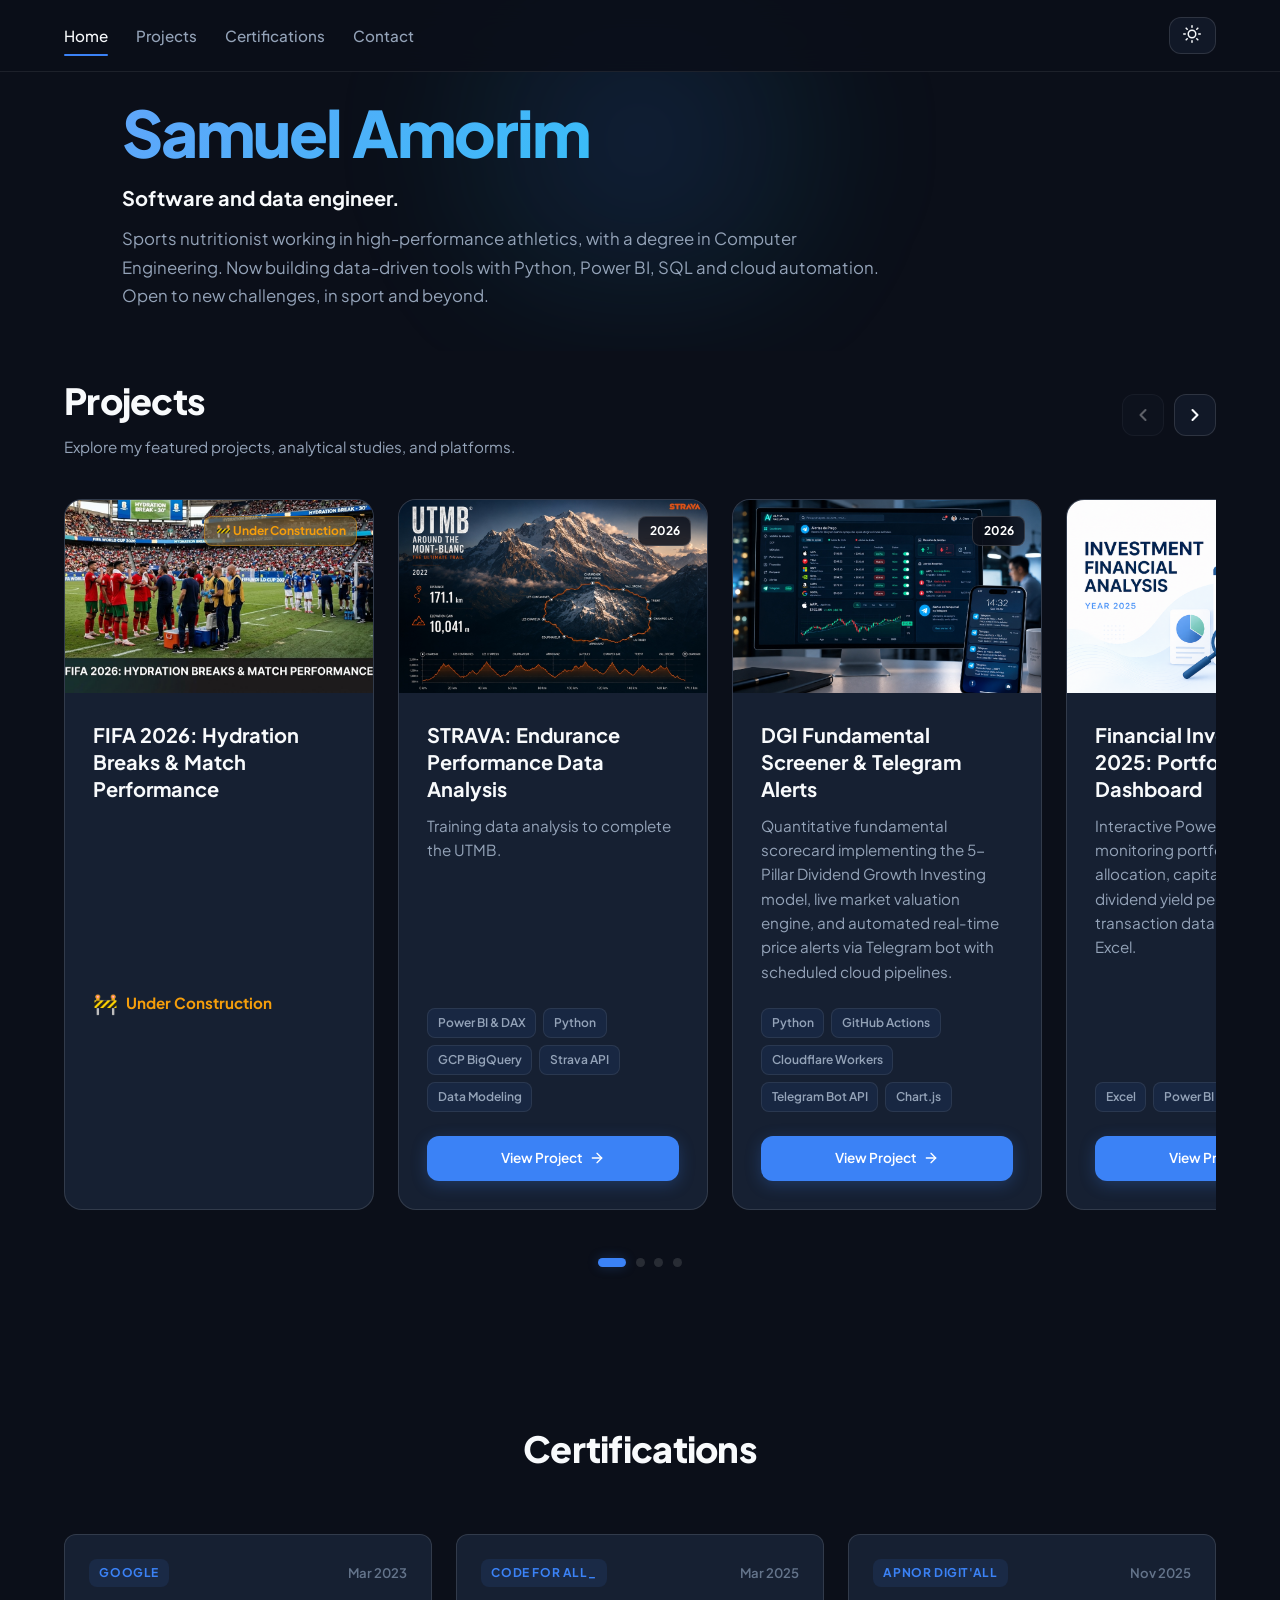
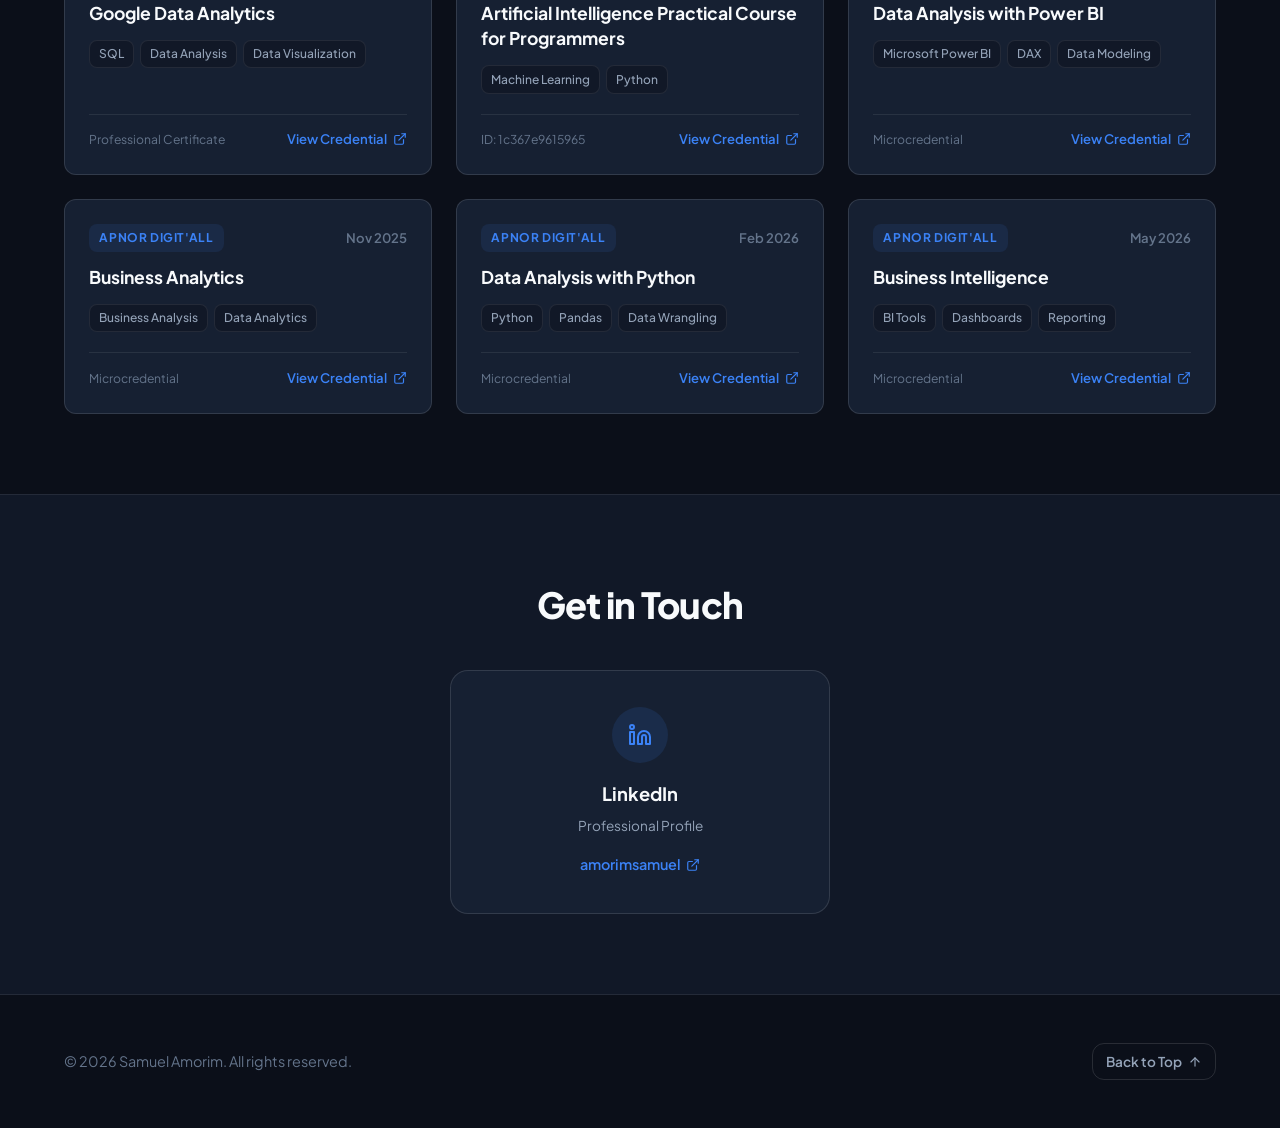
==== index.html @ 2b000172 "Position STRAVA immediately to the right of FIFA project" ====
<!DOCTYPE html>
<html lang="en" data-theme="dark">
<head>
  <meta charset="UTF-8" />
  <meta name="viewport" content="width=device-width, initial-scale=1.0" />
  <title>Samuel Amorim | Computer Science & Nutrition | Portfolio</title>
  <meta name="description" content="Portfolio of Samuel Amorim. Background in Computer Science and Nutrition. Software engineering, data analytics, and cloud automation." />

  <!-- Google Analytics (GA4) -->
  <script async src="https://www.googletagmanager.com/gtag/js?id=G-W76N1EJ13Q"></script>
  <script>
    window.dataLayer = window.dataLayer || [];
    function gtag(){dataLayer.push(arguments);}
    gtag('js', new Date());
    gtag('config', 'G-W76N1EJ13Q');
  </script>

  <!-- Typography: Plus Jakarta Sans -->
  <link rel="preconnect" href="https://fonts.googleapis.com">
  <link rel="preconnect" href="https://fonts.gstatic.com" crossorigin>
  <link href="https://fonts.googleapis.com/css2?family=Plus+Jakarta+Sans:wght@400;500;600;700;800;900&display=swap" rel="stylesheet">

  <meta http-equiv="Cache-Control" content="no-cache, no-store, must-revalidate" />
  <meta http-equiv="Pragma" content="no-cache" />
  <meta http-equiv="Expires" content="0" />

  <!-- Stylesheet -->
  <link rel="stylesheet" href="assets/css/modern.css?v=24" />
</head>
<body>

  <!-- ==========================================================================
       SITE HEADER / NAVBAR
       ========================================================================== -->
  <header class="site-header">
    <div class="container header-inner">
      <!-- Navigation Links -->
      <nav id="nav-links" class="nav-links">
        <a href="#home" class="nav-link active">Home</a>
        <a href="#projects" class="nav-link">Projects</a>
        <a href="#certifications" class="nav-link">Certifications</a>
        <a href="#contact" class="nav-link">Contact</a>
      </nav>

      <!-- Action Controls -->
      <div class="header-actions">
        <!-- Theme Toggle -->
        <button id="theme-toggle-btn" class="btn-control" title="Toggle Theme" aria-label="Toggle Theme">
          <span id="theme-icon">
            <svg width="16" height="16" viewBox="0 0 24 24" fill="none" stroke="currentColor" stroke-width="2" stroke-linecap="round" stroke-linejoin="round">
              <circle cx="12" cy="12" r="5"></circle>
              <line x1="12" y1="1" x2="12" y2="3"></line>
              <line x1="12" y1="21" x2="12" y2="23"></line>
              <line x1="4.22" y1="4.22" x2="5.64" y2="5.64"></line>
              <line x1="18.36" y1="18.36" x2="19.78" y2="19.78"></line>
              <line x1="1" y1="12" x2="3" y2="12"></line>
              <line x1="21" y1="12" x2="23" y2="12"></line>
              <line x1="4.22" y1="19.78" x2="5.64" y2="18.36"></line>
              <line x1="18.36" y1="5.64" x2="19.78" y2="4.22"></line>
            </svg>
          </span>
        </button>

        <!-- Mobile Hamburger Button -->
        <button id="hamburger-btn" class="hamburger-btn" aria-label="Mobile Navigation">
          <svg width="24" height="24" viewBox="0 0 24 24" fill="none" stroke="currentColor" stroke-width="2" stroke-linecap="round" stroke-linejoin="round">
            <line x1="3" y1="12" x2="21" y2="12"></line>
            <line x1="3" y1="6" x2="21" y2="6"></line>
            <line x1="3" y1="18" x2="21" y2="18"></line>
          </svg>
        </button>
      </div>
    </div>
  </header>

  <main>
    <!-- ==========================================================================
         HERO SECTION
         ========================================================================== -->
    <section id="home" class="hero">
      <div class="hero-glow-bg"></div>
      <div class="hero-inner">
        <h1>Samuel Amorim</h1>
        <p class="role">Software and data engineer.</p>
        <p class="bio">
          Sports nutritionist working in high-performance athletics, with a degree in Computer Engineering. Now building data-driven tools with Python, Power BI, SQL and cloud automation. Open to new challenges, in sport and beyond.
        </p>
      </div>
    </section>

    <!-- ==========================================================================
         PROJECTS SECTION
         ========================================================================== -->
    <section id="projects" class="section">
      <div class="container">
        <div class="projects-header-row">
          <div>
            <h2 class="section-title" style="margin-bottom: 0.25rem;">Projects</h2>
            <p style="color: var(--text-secondary); font-size: 0.95rem;">Explore my featured projects, analytical studies, and platforms.</p>
          </div>
          <div class="carousel-controls">
            <button id="projects-prev-btn" class="carousel-btn" aria-label="Previous Project" title="Previous Project">
              <svg width="20" height="20" viewBox="0 0 24 24" fill="none" stroke="currentColor" stroke-width="2.5" stroke-linecap="round" stroke-linejoin="round">
                <polyline points="15 18 9 12 15 6"></polyline>
              </svg>
            </button>
            <button id="projects-next-btn" class="carousel-btn" aria-label="Next Project" title="Next Project">
              <svg width="20" height="20" viewBox="0 0 24 24" fill="none" stroke="currentColor" stroke-width="2.5" stroke-linecap="round" stroke-linejoin="round">
                <polyline points="9 18 15 12 9 6"></polyline>
              </svg>
            </button>
          </div>
        </div>

        <!-- Projects Grid -->
        <div class="projects-grid">
          
          <!-- Project 1: FIFA 2026: Hydration Breaks & Match Performance -->
          <article class="project-card" data-categories="bi sports analytics">
            <div class="project-thumb-wrapper">
              <img src="images/fifa_2026_hydration.jpg?v=4" alt="FIFA 2026: Hydration Breaks & Match Performance" class="project-thumb" loading="lazy" />
              <span class="project-badge-year" style="background: rgba(245, 158, 11, 0.2); color: #f59e0b; border: 1px solid rgba(245, 158, 11, 0.4);">🚧 Under Construction</span>
            </div>
            <div class="project-content">
              <h3 class="project-title" style="cursor: default;">
                FIFA 2026: Hydration Breaks &amp; Match Performance
              </h3>
              <p class="project-desc" style="display: flex; align-items: center; gap: 0.5rem; color: #f59e0b; font-weight: 700; margin: 0.75rem 0 0;">
                <span style="font-size: 1.25rem;">🚧</span>
                <span>Under Construction</span>
              </p>
            </div>
          </article>

          <!-- Project 2: Endurance Dataset Analysis -->
          <article class="project-card" data-categories="python bi">
            <div class="project-thumb-wrapper">
              <img src="images/strava_utmb.jpg?v=2" alt="STRAVA: Endurance Performance Data Analysis" class="project-thumb" loading="lazy" />
              <span class="project-badge-year">2026</span>
            </div>
            <div class="project-content">
              <h3 class="project-title">
                <a href="strava_utmb.html">STRAVA: Endurance Performance Data Analysis</a>
              </h3>
              <p class="project-desc">
                Training data analysis to complete the UTMB.
              </p>
              <div class="project-tags">
                <span class="tech-tag">Power BI &amp; DAX</span>
                <span class="tech-tag">Python</span>
                <span class="tech-tag">GCP BigQuery</span>
                <span class="tech-tag">Strava API</span>
                <span class="tech-tag">Data Modeling</span>
              </div>
              <div class="project-actions">
                <a href="strava_utmb.html" class="btn btn-primary btn-card">
                  <span>View Project</span>
                  <svg width="16" height="16" viewBox="0 0 24 24" fill="none" stroke="currentColor" stroke-width="2" stroke-linecap="round" stroke-linejoin="round">
                    <line x1="5" y1="12" x2="19" y2="12"></line>
                    <polyline points="12 5 19 12 12 19"></polyline>
                  </svg>
                </a>
              </div>
            </div>
          </article>

          <!-- Project 3: DGI Fundamental Screener -->
          <article class="project-card" data-categories="python finance">
            <div class="project-thumb-wrapper">
              <img src="images/company_analysis.jpg?v=2" alt="DGI Fundamental Screener & Telegram Alerts" class="project-thumb" loading="lazy" />
              <span class="project-badge-year">2026</span>
            </div>
            <div class="project-content">
              <h3 class="project-title">
                <a href="company_analysis.html">DGI Fundamental Screener & Telegram Alerts</a>
              </h3>
              <p class="project-desc">
                Quantitative fundamental scorecard implementing the 5-Pillar Dividend Growth Investing model, live market valuation engine, and automated real-time price alerts via Telegram bot with scheduled cloud pipelines.
              </p>
              <div class="project-tags">
                <span class="tech-tag">Python</span>
                <span class="tech-tag">GitHub Actions</span>
                <span class="tech-tag">Cloudflare Workers</span>
                <span class="tech-tag">Telegram Bot API</span>
                <span class="tech-tag">Chart.js</span>
              </div>
              <div class="project-actions">
                <a href="company_analysis.html" class="btn btn-primary btn-card">
                  <span>View Project</span>
                  <svg width="16" height="16" viewBox="0 0 24 24" fill="none" stroke="currentColor" stroke-width="2" stroke-linecap="round" stroke-linejoin="round">
                    <line x1="5" y1="12" x2="19" y2="12"></line>
                    <polyline points="12 5 19 12 12 19"></polyline>
                  </svg>
                </a>
              </div>
            </div>
          </article>

          <!-- Project 4: Financial Investments Dashboard -->
          <article class="project-card" data-categories="finance bi">
            <div class="project-thumb-wrapper">
              <img src="images/investimentos_2025.png" alt="Financial Investments 2025: Portfolio Dashboard" class="project-thumb" loading="lazy" />
              <span class="project-badge-year">2025</span>
            </div>
            <div class="project-content">
              <h3 class="project-title">
                <a href="financial_investments_2025.html">Financial Investments 2025: Portfolio Dashboard</a>
              </h3>
              <p class="project-desc">
                Interactive Power BI dashboard monitoring portfolio asset allocation, capital evolution, and dividend yield performance, with transaction data organized in Excel.
              </p>
              <div class="project-tags">
                <span class="tech-tag">Excel</span>
                <span class="tech-tag">Power BI</span>
              </div>
              <div class="project-actions">
                <a href="financial_investments_2025.html" class="btn btn-primary btn-card">
                  <span>View Project</span>
                  <svg width="16" height="16" viewBox="0 0 24 24" fill="none" stroke="currentColor" stroke-width="2" stroke-linecap="round" stroke-linejoin="round">
                    <line x1="5" y1="12" x2="19" y2="12"></line>
                    <polyline points="12 5 19 12 12 19"></polyline>
                  </svg>
                </a>
              </div>
            </div>
          </article>
        </div>

        <!-- Carousel Dots Indicator -->
        <div class="carousel-dots" id="projects-carousel-dots" aria-label="Project navigation"></div>
      </div>
    </section>

    <!-- ==========================================================================
         CERTIFICATIONS SECTION
         ========================================================================== -->
    <section id="certifications" class="section">
      <div class="container">
        <div class="section-header">
          <h2 class="section-title">Certifications</h2>
        </div>

        <div class="certifications-grid">

          <!-- Cert 1: Google Data Analytics -->
          <article class="cert-card">
            <div class="cert-card-header">
              <span class="cert-issuer">Google</span>
              <span class="cert-date">Mar 2023</span>
            </div>
            <h3 class="cert-title">Google Data Analytics</h3>
            <div class="cert-skills-list">
              <span class="cert-skill-pill">SQL</span>
              <span class="cert-skill-pill">Data Analysis</span>
              <span class="cert-skill-pill">Data Visualization</span>
            </div>
            <div class="cert-card-footer">
              <span class="cert-code">Professional Certificate</span>
              <a href="https://www.linkedin.com/in/amorimsamuel/details/certifications/" target="_blank" rel="noopener noreferrer" class="cert-verify-btn">
                <span>View Credential</span>
                <svg width="14" height="14" viewBox="0 0 24 24" fill="none" stroke="currentColor" stroke-width="2" stroke-linecap="round" stroke-linejoin="round"><path d="M18 13v6a2 2 0 0 1-2 2H5a2 2 0 0 1-2-2V8a2 2 0 0 1 2-2h6"></path><polyline points="15 3 21 3 21 9"></polyline><line x1="10" y1="14" x2="21" y2="3"></line></svg>
              </a>
            </div>
          </article>

          <!-- Cert 2: AI Practical Course for Programmers -->
          <article class="cert-card">
            <div class="cert-card-header">
              <span class="cert-issuer">Code for All_</span>
              <span class="cert-date">Mar 2025</span>
            </div>
            <h3 class="cert-title">Artificial Intelligence Practical Course for Programmers</h3>
            <div class="cert-skills-list">
              <span class="cert-skill-pill">Machine Learning</span>
              <span class="cert-skill-pill">Python</span>
            </div>
            <div class="cert-card-footer">
              <span class="cert-code">ID: 1c367e9615965</span>
              <a href="https://www.linkedin.com/in/amorimsamuel/details/certifications/" target="_blank" rel="noopener noreferrer" class="cert-verify-btn">
                <span>View Credential</span>
                <svg width="14" height="14" viewBox="0 0 24 24" fill="none" stroke="currentColor" stroke-width="2" stroke-linecap="round" stroke-linejoin="round"><path d="M18 13v6a2 2 0 0 1-2 2H5a2 2 0 0 1-2-2V8a2 2 0 0 1 2-2h6"></path><polyline points="15 3 21 3 21 9"></polyline><line x1="10" y1="14" x2="21" y2="3"></line></svg>
              </a>
            </div>
          </article>

          <!-- Cert 3: Data Analysis with Power BI -->
          <article class="cert-card">
            <div class="cert-card-header">
              <span class="cert-issuer">APNOR Digit'ALL</span>
              <span class="cert-date">Nov 2025</span>
            </div>
            <h3 class="cert-title">Data Analysis with Power BI</h3>
            <div class="cert-skills-list">
              <span class="cert-skill-pill">Microsoft Power BI</span>
              <span class="cert-skill-pill">DAX</span>
              <span class="cert-skill-pill">Data Modeling</span>
            </div>
            <div class="cert-card-footer">
              <span class="cert-code">Microcredential</span>
              <a href="https://www.linkedin.com/in/amorimsamuel/details/certifications/" target="_blank" rel="noopener noreferrer" class="cert-verify-btn">
                <span>View Credential</span>
                <svg width="14" height="14" viewBox="0 0 24 24" fill="none" stroke="currentColor" stroke-width="2" stroke-linecap="round" stroke-linejoin="round"><path d="M18 13v6a2 2 0 0 1-2 2H5a2 2 0 0 1-2-2V8a2 2 0 0 1 2-2h6"></path><polyline points="15 3 21 3 21 9"></polyline><line x1="10" y1="14" x2="21" y2="3"></line></svg>
              </a>
            </div>
          </article>

          <!-- Cert 4: Business Analytics -->
          <article class="cert-card">
            <div class="cert-card-header">
              <span class="cert-issuer">APNOR Digit'ALL</span>
              <span class="cert-date">Nov 2025</span>
            </div>
            <h3 class="cert-title">Business Analytics</h3>
            <div class="cert-skills-list">
              <span class="cert-skill-pill">Business Analysis</span>
              <span class="cert-skill-pill">Data Analytics</span>
            </div>
            <div class="cert-card-footer">
              <span class="cert-code">Microcredential</span>
              <a href="https://www.linkedin.com/in/amorimsamuel/details/certifications/" target="_blank" rel="noopener noreferrer" class="cert-verify-btn">
                <span>View Credential</span>
                <svg width="14" height="14" viewBox="0 0 24 24" fill="none" stroke="currentColor" stroke-width="2" stroke-linecap="round" stroke-linejoin="round"><path d="M18 13v6a2 2 0 0 1-2 2H5a2 2 0 0 1-2-2V8a2 2 0 0 1 2-2h6"></path><polyline points="15 3 21 3 21 9"></polyline><line x1="10" y1="14" x2="21" y2="3"></line></svg>
              </a>
            </div>
          </article>

          <!-- Cert 5: Data Analysis with Python -->
          <article class="cert-card">
            <div class="cert-card-header">
              <span class="cert-issuer">APNOR Digit'ALL</span>
              <span class="cert-date">Feb 2026</span>
            </div>
            <h3 class="cert-title">Data Analysis with Python</h3>
            <div class="cert-skills-list">
              <span class="cert-skill-pill">Python</span>
              <span class="cert-skill-pill">Pandas</span>
              <span class="cert-skill-pill">Data Wrangling</span>
            </div>
            <div class="cert-card-footer">
              <span class="cert-code">Microcredential</span>
              <a href="https://www.linkedin.com/in/amorimsamuel/details/certifications/" target="_blank" rel="noopener noreferrer" class="cert-verify-btn">
                <span>View Credential</span>
                <svg width="14" height="14" viewBox="0 0 24 24" fill="none" stroke="currentColor" stroke-width="2" stroke-linecap="round" stroke-linejoin="round"><path d="M18 13v6a2 2 0 0 1-2 2H5a2 2 0 0 1-2-2V8a2 2 0 0 1 2-2h6"></path><polyline points="15 3 21 3 21 9"></polyline><line x1="10" y1="14" x2="21" y2="3"></line></svg>
              </a>
            </div>
          </article>

          <!-- Cert 6: Business Intelligence -->
          <article class="cert-card">
            <div class="cert-card-header">
              <span class="cert-issuer">APNOR Digit'ALL</span>
              <span class="cert-date">May 2026</span>
            </div>
            <h3 class="cert-title">Business Intelligence</h3>
            <div class="cert-skills-list">
              <span class="cert-skill-pill">BI Tools</span>
              <span class="cert-skill-pill">Dashboards</span>
              <span class="cert-skill-pill">Reporting</span>
            </div>
            <div class="cert-card-footer">
              <span class="cert-code">Microcredential</span>
              <a href="https://www.linkedin.com/in/amorimsamuel/details/certifications/" target="_blank" rel="noopener noreferrer" class="cert-verify-btn">
                <span>View Credential</span>
                <svg width="14" height="14" viewBox="0 0 24 24" fill="none" stroke="currentColor" stroke-width="2" stroke-linecap="round" stroke-linejoin="round"><path d="M18 13v6a2 2 0 0 1-2 2H5a2 2 0 0 1-2-2V8a2 2 0 0 1 2-2h6"></path><polyline points="15 3 21 3 21 9"></polyline><line x1="10" y1="14" x2="21" y2="3"></line></svg>
              </a>
            </div>
          </article>

        </div>
      </div>
    </section>

    <!-- ==========================================================================
         CONTACT SECTION
         ========================================================================== -->
    <section id="contact" class="section contact-section">
      <div class="container">
        <div class="section-header" style="margin-bottom: 2.25rem;">
          <h2 class="section-title">Get in Touch</h2>
        </div>

        <div class="contact-cards-grid" style="display: flex !important; justify-content: center !important; align-items: center !important; max-width: 380px !important; margin: 0 auto !important;">
          <!-- LinkedIn -->
          <div class="contact-card" style="width: 100% !important; margin: 0 auto !important;">
            <div class="contact-icon-wrapper">
              <svg width="24" height="24" viewBox="0 0 24 24" fill="none" stroke="currentColor" stroke-width="2" stroke-linecap="round" stroke-linejoin="round">
                <path d="M16 8a6 6 0 0 1 6 6v7h-4v-7a2 2 0 0 0-2-2 2 2 0 0 0-2 2v7h-4v-7a6 6 0 0 1 6-6z"></path>
                <rect x="2" y="9" width="4" height="12"></rect>
                <circle cx="4" cy="4" r="2"></circle>
              </svg>
            </div>
            <h3 class="contact-card-title">LinkedIn</h3>
            <p class="contact-card-subtitle">Professional Profile</p>
            <a href="https://www.linkedin.com/in/amorimsamuel/" target="_blank" rel="noopener noreferrer" class="contact-card-link">
              <span>amorimsamuel</span>
              <svg width="14" height="14" viewBox="0 0 24 24" fill="none" stroke="currentColor" stroke-width="2" stroke-linecap="round" stroke-linejoin="round"><path d="M18 13v6a2 2 0 0 1-2 2H5a2 2 0 0 1-2-2V8a2 2 0 0 1 2-2h6"></path><polyline points="15 3 21 3 21 9"></polyline><line x1="10" y1="14" x2="21" y2="3"></line></svg>
            </a>
          </div>
        </div>
      </div>
    </section>
  </main>

  <!-- ==========================================================================
       SITE FOOTER
       ========================================================================== -->
  <footer class="site-footer">
    <div class="container footer-inner">
      <div class="footer-copy">
        <p>&copy; 2026 Samuel Amorim. All rights reserved.</p>
      </div>
      <a href="#home" class="back-to-top">
        <span>Back to Top</span>
        <svg width="14" height="14" viewBox="0 0 24 24" fill="none" stroke="currentColor" stroke-width="2" stroke-linecap="round" stroke-linejoin="round">
          <line x1="12" y1="19" x2="12" y2="5"></line>
          <polyline points="5 12 12 5 19 12"></polyline>
        </svg>
      </a>
    </div>
  </footer>

  <!-- Scripts -->
  <script src="assets/js/modern.js?v=5"></script>
</body>
</html>
---- assets/css/modern.css ----
/* ==========================================================================
   MODERN PORTFOLIO DESIGN SYSTEM - Samuel Amorim
   Inspired by clean, high-tech modern portfolios
   ========================================================================== */

:root {
  /* Colors - Dark Theme (Default) */
  --bg-base: #0b0f19;
  --bg-surface: #111827;
  --bg-card: #162032;
  --bg-card-hover: #1e2c45;
  --bg-input: #1a2438;
  
  --border-subtle: rgba(255, 255, 255, 0.08);
  --border-card: rgba(255, 255, 255, 0.12);
  --border-focus: #3b82f6;

  --text-main: #f8fafc;
  --text-secondary: #94a3b8;
  --text-muted: #64748b;

  --accent-primary: #3b82f6;
  --accent-primary-hover: #2563eb;
  --accent-glow: rgba(59, 130, 246, 0.25);
  --accent-gradient: linear-gradient(135deg, #3b82f6 0%, #06b6d4 100%);
  --accent-gradient-text: linear-gradient(135deg, #60a5fa 0%, #38bdf8 50%, #818cf8 100%);
  
  --accent-cyan: #06b6d4;
  --accent-emerald: #10b981;
  --accent-amber: #f59e0b;

  --header-height: 72px;
  --radius-sm: 8px;
  --radius-md: 12px;
  --radius-lg: 18px;
  --radius-full: 9999px;

  --shadow-sm: 0 2px 8px rgba(0, 0, 0, 0.2);
  --shadow-md: 0 8px 24px rgba(0, 0, 0, 0.25);
  --shadow-lg: 0 16px 36px rgba(0, 0, 0, 0.35);
  --transition: all 0.25s cubic-bezier(0.16, 1, 0.3, 1);
}

/* Light Theme Variables */
[data-theme="light"] {
  --bg-base: #f8fafc;
  --bg-surface: #ffffff;
  --bg-card: #ffffff;
  --bg-card-hover: #f1f5f9;
  --bg-input: #f1f5f9;

  --border-subtle: rgba(0, 0, 0, 0.07);
  --border-card: rgba(0, 0, 0, 0.1);
  --border-focus: #2563eb;

  --text-main: #0f172a;
  --text-secondary: #475569;
  --text-muted: #94a3b8;

  --accent-primary: #2563eb;
  --accent-primary-hover: #1d4ed8;
  --accent-glow: rgba(37, 99, 235, 0.15);
  --accent-gradient: linear-gradient(135deg, #2563eb 0%, #0284c7 100%);
  --accent-gradient-text: linear-gradient(135deg, #2563eb 0%, #0284c7 100%);

  --shadow-sm: 0 2px 8px rgba(0, 0, 0, 0.04);
  --shadow-md: 0 8px 20px rgba(0, 0, 0, 0.08);
  --shadow-lg: 0 16px 32px rgba(0, 0, 0, 0.12);
}

/* Reset & Base */
*, *::before, *::after {
  box-sizing: border-box;
  margin: 0;
  padding: 0;
}

html {
  scroll-behavior: smooth;
  font-size: 16px;
}

body {
  font-family: 'Plus Jakarta Sans', -apple-system, BlinkMacSystemFont, "Segoe UI", Roboto, Helvetica, Arial, sans-serif;
  background-color: var(--bg-base);
  color: var(--text-main);
  line-height: 1.65;
  transition: background-color 0.3s ease, color 0.3s ease;
  overflow-x: hidden;
  -webkit-font-smoothing: antialiased;
}

a {
  color: inherit;
  text-decoration: none;
  transition: var(--transition);
}

ul {
  list-style: none;
}

img {
  max-width: 100%;
  display: block;
}

.container {
  width: 100%;
  max-width: 1200px;
  margin: 0 auto;
  padding: 0 1.5rem;
}

/* ==========================================================================
   HEADER & NAVBAR
   ========================================================================== */
.site-header {
  position: fixed;
  top: 0;
  left: 0;
  right: 0;
  height: var(--header-height);
  background: rgba(11, 15, 25, 0.85);
  backdrop-filter: blur(14px);
  -webkit-backdrop-filter: blur(14px);
  border-bottom: 1px solid var(--border-subtle);
  z-index: 1000;
  transition: background 0.3s ease, border-color 0.3s ease;
}

[data-theme="light"] .site-header {
  background: rgba(248, 250, 252, 0.88);
}

.header-inner {
  height: 100%;
  display: flex;
  align-items: center;
  justify-content: space-between;
}

.logo-brand {
  display: flex;
  align-items: center;
  gap: 0.75rem;
  font-weight: 800;
  font-size: 1.25rem;
  letter-spacing: -0.02em;
}

.logo-badge {
  background: var(--accent-gradient);
  color: #ffffff;
  padding: 0.35rem 0.65rem;
  border-radius: var(--radius-sm);
  font-size: 0.95rem;
  font-weight: 800;
  box-shadow: 0 4px 12px var(--accent-glow);
}

.nav-links {
  display: flex;
  align-items: center;
  gap: 1.75rem;
}

.nav-link {
  font-size: 0.95rem;
  font-weight: 500;
  color: var(--text-secondary);
  position: relative;
  padding: 0.35rem 0;
}

.nav-link:hover,
.nav-link.active {
  color: var(--text-main);
}

.nav-link.active::after {
  content: '';
  position: absolute;
  bottom: -2px;
  left: 0;
  width: 100%;
  height: 2px;
  background: var(--accent-primary);
  border-radius: var(--radius-full);
}

.header-actions {
  display: flex;
  align-items: center;
  gap: 0.75rem;
}

.btn-control {
  background: var(--bg-surface);
  border: 1px solid var(--border-card);
  color: var(--text-main);
  padding: 0.45rem 0.85rem;
  border-radius: var(--radius-md);
  cursor: pointer;
  display: inline-flex;
  align-items: center;
  gap: 0.4rem;
  font-size: 0.85rem;
  font-weight: 600;
  transition: var(--transition);
}

.btn-control:hover {
  background: var(--bg-card-hover);
  border-color: var(--border-focus);
}

.hamburger-btn {
  display: none;
  background: transparent;
  border: none;
  color: var(--text-main);
  cursor: pointer;
  padding: 0.5rem;
}

/* ==========================================================================
   HERO SECTION
   ========================================================================== */
.hero {
  max-width: 1100px;
  margin: 0 auto;
  padding: calc(var(--header-height) + 24px) 32px 40px;
  text-align: left;
  position: relative;
  overflow: hidden;
}

.hero-glow-bg {
  position: absolute;
  top: -10%;
  left: 50%;
  transform: translateX(-50%);
  width: 600px;
  height: 350px;
  background: radial-gradient(circle, rgba(59, 130, 246, 0.15) 0%, rgba(6, 182, 212, 0.05) 50%, transparent 70%);
  filter: blur(50px);
  pointer-events: none;
  z-index: 0;
}

.hero-inner {
  position: relative;
  z-index: 1;
  max-width: 100%;
  text-align: left;
}

.hero-title,
.hero h1 {
  font-size: clamp(2.8rem, 5vw, 4.5rem);
  font-weight: 800;
  line-height: 1.15;
  letter-spacing: -0.03em;
  margin-bottom: 0.85rem;
  text-align: left;
  background: var(--accent-gradient-text);
  -webkit-background-clip: text;
  -webkit-text-fill-color: transparent;
}

.hero p {
  max-width: 760px;
  line-height: 1.7;
}

.hero .role,
.hero-degree {
  font-size: 1.25rem;
  font-weight: 700;
  color: var(--text-main);
  line-height: 1.5;
  margin-bottom: 0.75rem;
  text-align: left;
}

.hero .bio,
.hero-bio {
  font-size: 1.05rem;
  color: var(--text-secondary);
  line-height: 1.7;
  margin-bottom: 0;
  text-align: left;
}

.hero .actions,
.hero-actions {
  display: flex;
  flex-wrap: wrap;
  align-items: center;
  gap: 0.85rem;
  margin-top: 1.75rem;
  margin-bottom: 0.5rem;
}

.hero .actions .btn {
  background: var(--bg-card);
  color: var(--text-main);
  border: 1px solid var(--border-card);
  padding: 0.65rem 1.4rem;
  font-size: 0.92rem;
  font-weight: 600;
  border-radius: var(--radius-md);
  transition: var(--transition);
}

.hero .actions .btn:hover {
  background: var(--bg-card-hover);
  border-color: var(--border-focus);
  transform: translateY(-2px);
}

.hero .actions .btn.primary {
  background: var(--accent-primary);
  color: #ffffff;
  border: 1px solid transparent;
  box-shadow: 0 4px 16px var(--accent-glow);
}

.hero .actions .btn.primary:hover {
  background: var(--accent-primary-hover);
  box-shadow: 0 8px 24px var(--accent-glow);
}

[data-theme="light"] .hero .actions .btn {
  background: #ffffff;
  border-color: rgba(0, 0, 0, 0.12);
  color: var(--text-main);
}

[data-theme="light"] .hero .actions .btn:hover {
  background: #f1f5f9;
  border-color: var(--accent-primary);
}

[data-theme="light"] .hero .actions .btn.primary {
  background: var(--accent-primary);
  color: #ffffff;
}

/* Modern Buttons */
.btn {
  display: inline-flex;
  align-items: center;
  justify-content: center;
  gap: 0.5rem;
  padding: 0.75rem 1.6rem;
  border-radius: var(--radius-md);
  font-size: 0.95rem;
  font-weight: 600;
  cursor: pointer;
  transition: var(--transition);
}

.btn-primary {
  background: var(--accent-primary);
  color: #ffffff;
  border: 1px solid transparent;
  box-shadow: 0 4px 16px var(--accent-glow);
}

.btn-primary:hover {
  background: var(--accent-primary-hover);
  transform: translateY(-2px);
  box-shadow: 0 8px 24px var(--accent-glow);
}

.btn-outline {
  background: transparent;
  color: var(--text-main);
  border: 1px solid var(--border-card);
}

.btn-outline:hover {
  background: var(--bg-card);
  border-color: var(--border-focus);
  transform: translateY(-2px);
}

.social-pills {
  display: flex;
  align-items: center;
  gap: 0.75rem;
}

.social-pill-link {
  width: 44px;
  height: 44px;
  display: inline-flex;
  align-items: center;
  justify-content: center;
  border-radius: var(--radius-md);
  background: var(--bg-surface);
  border: 1px solid var(--border-card);
  color: var(--text-secondary);
  transition: var(--transition);
}

.social-pill-link:hover {
  color: var(--accent-primary);
  border-color: var(--border-focus);
  transform: translateY(-2px);
}

/* ==========================================================================
   STATS BANNER
   ========================================================================== */
.stats-banner {
  padding: 2rem 0 3.5rem;
}

.stats-grid {
  display: grid;
  grid-template-columns: repeat(4, 1fr);
  gap: 1.25rem;
}

.stat-card {
  background: var(--bg-card);
  border: 1px solid var(--border-card);
  border-radius: var(--radius-lg);
  padding: 1.5rem;
  display: flex;
  align-items: center;
  gap: 1rem;
  transition: var(--transition);
}

.stat-card:hover {
  transform: translateY(-4px);
  border-color: var(--accent-primary);
  box-shadow: var(--shadow-md);
}

.stat-icon {
  width: 48px;
  height: 48px;
  border-radius: var(--radius-md);
  background: rgba(59, 130, 246, 0.12);
  color: var(--accent-primary);
  display: flex;
  align-items: center;
  justify-content: center;
  flex-shrink: 0;
}

.stat-info {
  display: flex;
  flex-direction: column;
}

.stat-number {
  font-size: 1.85rem;
  font-weight: 800;
  line-height: 1.1;
  color: var(--text-main);
}

.stat-label {
  font-size: 0.85rem;
  color: var(--text-secondary);
  font-weight: 500;
  margin-top: 0.25rem;
}

/* ==========================================================================
   SECTION COMMON STYLES
   ========================================================================== */
.section {
  padding: 5rem 0;
}

.section-header {
  text-align: center;
  max-width: 680px;
  margin: 0 auto 3.5rem;
}

.section-tag {
  display: inline-block;
  font-size: 0.85rem;
  font-weight: 700;
  text-transform: uppercase;
  letter-spacing: 0.08em;
  color: var(--accent-primary);
  margin-bottom: 0.5rem;
}

.section-title {
  font-size: 2.25rem;
  font-weight: 800;
  letter-spacing: -0.02em;
  margin-bottom: 1rem;
}

.section-subtitle {
  font-size: 1.05rem;
  color: var(--text-secondary);
}

/* ==========================================================================
   PROJECTS SECTION & FILTERS
   ========================================================================== */
#projects.section {
  padding-top: 1.25rem;
  padding-bottom: 4rem;
}

#projects .section-header {
  margin-bottom: 1.5rem;
}
.projects-filter-bar {
  display: flex;
  justify-content: center;
  flex-wrap: wrap;
  gap: 0.6rem;
  margin-bottom: 2.75rem;
}

.filter-btn {
  background: var(--bg-surface);
  border: 1px solid var(--border-card);
  color: var(--text-secondary);
  padding: 0.5rem 1.1rem;
  border-radius: var(--radius-full);
  font-size: 0.9rem;
  font-weight: 600;
  cursor: pointer;
  transition: var(--transition);
}

.filter-btn:hover {
  color: var(--text-main);
  border-color: var(--text-secondary);
}

.filter-btn.active {
  background: var(--accent-primary);
  border-color: var(--accent-primary);
  color: #ffffff;
  box-shadow: 0 4px 12px var(--accent-glow);
}

.projects-header-row {
  display: flex;
  justify-content: space-between;
  align-items: center;
  margin-bottom: 2rem;
}

.carousel-controls {
  display: flex;
  align-items: center;
  gap: 0.6rem;
}

.carousel-btn {
  width: 42px;
  height: 42px;
  border-radius: var(--radius-md);
  background: var(--bg-surface);
  border: 1px solid var(--border-card);
  color: var(--text-main);
  display: inline-flex;
  align-items: center;
  justify-content: center;
  cursor: pointer;
  transition: var(--transition);
}

.carousel-btn:hover {
  background: var(--bg-card-hover);
  border-color: var(--border-focus);
  color: var(--accent-primary);
  transform: translateY(-2px);
}

.carousel-btn:disabled,
.carousel-btn.disabled {
  opacity: 0.35;
  cursor: not-allowed;
  pointer-events: none;
  transform: none;
}

.projects-grid {
  display: flex !important;
  flex-direction: row !important;
  flex-wrap: nowrap !important;
  overflow-x: auto !important;
  overflow-y: hidden !important;
  scroll-snap-type: x mandatory;
  scroll-behavior: smooth;
  gap: 1.5rem;
  padding: 0.5rem 0.25rem 1.5rem;
  -webkit-overflow-scrolling: touch;
  scrollbar-width: thin;
  scrollbar-color: var(--border-card) transparent;
  width: 100%;
}

.projects-grid::-webkit-scrollbar {
  height: 6px;
}

.projects-grid::-webkit-scrollbar-track {
  background: transparent;
}

.projects-grid::-webkit-scrollbar-thumb {
  background: var(--border-card);
  border-radius: 9999px;
}

.projects-grid::-webkit-scrollbar-thumb:hover {
  background: var(--accent-primary);
}

.project-card {
  flex: 0 0 310px !important;
  width: 310px !important;
  min-width: 290px !important;
  max-width: 340px !important;
  flex-shrink: 0 !important;
  flex-grow: 0 !important;
  scroll-snap-align: start;
  background: var(--bg-card);
  border: 1px solid var(--border-card);
  border-radius: var(--radius-lg);
  overflow: hidden;
  display: flex;
  flex-direction: column;
  transition: var(--transition);
}

@media screen and (max-width: 1024px) {
  .project-card {
    flex: 0 0 calc((100% - 1.5rem) / 2.25) !important;
    width: calc((100% - 1.5rem) / 2.25) !important;
    min-width: 280px !important;
    max-width: none !important;
  }
}

@media screen and (max-width: 640px) {
  .project-card {
    flex: 0 0 85% !important;
    width: 85% !important;
    min-width: 260px !important;
    max-width: none !important;
  }
}

/* Carousel Pagination Dots */
.carousel-dots {
  display: flex;
  justify-content: center;
  align-items: center;
  gap: 0.6rem;
  margin-top: 1.5rem;
  margin-bottom: 0.5rem;
}

.carousel-dot {
  width: 9px;
  height: 9px;
  border-radius: var(--radius-full);
  background: var(--border-card);
  border: none;
  padding: 0;
  cursor: pointer;
  transition: all 0.3s cubic-bezier(0.16, 1, 0.3, 1);
}

.carousel-dot:hover {
  background: var(--text-secondary);
  transform: scale(1.2);
}

.carousel-dot.active {
  width: 28px;
  background: var(--accent-primary);
  box-shadow: 0 0 12px var(--accent-glow);
}

.project-card:hover {
  transform: translateY(-6px);
  border-color: rgba(59, 130, 246, 0.5);
  box-shadow: var(--shadow-lg);
}

.project-thumb-wrapper {
  position: relative;
  aspect-ratio: 16 / 10;
  overflow: hidden;
  background: var(--bg-surface);
}

.project-thumb {
  width: 100%;
  height: 100%;
  object-fit: cover;
  transition: transform 0.5s ease;
}

.project-card:hover .project-thumb {
  transform: scale(1.05);
}

.project-badge-year {
  position: absolute;
  top: 1rem;
  right: 1rem;
  background: rgba(11, 15, 25, 0.85);
  backdrop-filter: blur(8px);
  color: #ffffff;
  font-size: 0.75rem;
  font-weight: 700;
  padding: 0.25rem 0.65rem;
  border-radius: var(--radius-sm);
  border: 1px solid rgba(255, 255, 255, 0.15);
}

.project-content {
  padding: 1.75rem;
  display: flex;
  flex-direction: column;
  flex-grow: 1;
}

.project-category {
  font-size: 0.8rem;
  font-weight: 700;
  text-transform: uppercase;
  color: var(--accent-cyan);
  margin-bottom: 0.4rem;
  letter-spacing: 0.05em;
}

.project-title {
  font-size: 1.25rem;
  font-weight: 700;
  line-height: 1.35;
  margin-bottom: 0.75rem;
  color: var(--text-main);
}

.project-desc {
  font-size: 0.95rem;
  color: var(--text-secondary);
  line-height: 1.6;
  margin-bottom: 1.5rem;
  flex-grow: 1;
}

.project-tags {
  display: flex;
  flex-wrap: wrap;
  gap: 0.45rem;
  margin-bottom: 1.5rem;
}

.tech-tag {
  background: rgba(59, 130, 246, 0.08);
  color: var(--text-secondary);
  border: 1px solid var(--border-subtle);
  font-size: 0.75rem;
  font-weight: 600;
  padding: 0.25rem 0.6rem;
  border-radius: var(--radius-sm);
}

.project-actions {
  display: flex;
  align-items: center;
  gap: 0.75rem;
  margin-top: auto;
}

.btn-card {
  flex-grow: 1;
  text-align: center;
  padding: 0.65rem 1rem;
  font-size: 0.85rem;
  border-radius: var(--radius-md);
  font-weight: 600;
  display: inline-flex;
  align-items: center;
  justify-content: center;
  gap: 0.4rem;
}

/* ==========================================================================
   ABOUT & EDUCATION SECTION
   ========================================================================== */
.about-grid {
  display: grid;
  grid-template-columns: 1fr 1.35fr;
  gap: 3rem;
  align-items: start;
}

.about-card-left {
  background: var(--bg-card);
  border: 1px solid var(--border-card);
  border-radius: var(--radius-lg);
  padding: 2.25rem;
  box-shadow: var(--shadow-md);
}

.about-avatar-box {
  width: 110px;
  height: 110px;
  border-radius: 50%;
  margin: 0 auto 1.25rem;
  background: var(--accent-gradient);
  display: flex;
  align-items: center;
  justify-content: center;
  color: #ffffff;
  font-size: 2.5rem;
  font-weight: 800;
  box-shadow: 0 8px 24px var(--accent-glow);
}

.about-name {
  font-size: 1.5rem;
  font-weight: 800;
  margin-bottom: 0.25rem;
  text-align: center;
}

.about-role {
  font-size: 0.95rem;
  color: var(--accent-primary);
  font-weight: 600;
  margin-bottom: 1.5rem;
  text-align: center;
}

.about-quick-facts {
  text-align: left;
  border-top: 1px solid var(--border-subtle);
  padding-top: 1.25rem;
  display: flex;
  flex-direction: column;
  gap: 0.85rem;
  font-size: 0.9rem;
  color: var(--text-secondary);
}

.fact-item {
  display: flex;
  align-items: flex-start;
  gap: 0.75rem;
}

.fact-icon {
  color: var(--accent-primary);
  flex-shrink: 0;
  margin-top: 0.15rem;
}

.about-content-right {
  display: flex;
  flex-direction: column;
  gap: 1.5rem;
}

.about-p {
  font-size: 1.05rem;
  color: var(--text-secondary);
  line-height: 1.8;
}

.education-cards-grid {
  display: grid;
  grid-template-columns: 1fr 1fr;
  gap: 1.25rem;
  margin-top: 0.5rem;
}

.edu-card {
  background: var(--bg-surface);
  border: 1px solid var(--border-card);
  border-radius: var(--radius-md);
  padding: 1.5rem;
  transition: var(--transition);
}

.edu-card:hover {
  border-color: var(--accent-primary);
  transform: translateY(-3px);
  box-shadow: var(--shadow-sm);
}

.edu-badge {
  display: inline-block;
  font-size: 0.75rem;
  font-weight: 700;
  text-transform: uppercase;
  color: var(--accent-cyan);
  background: rgba(6, 182, 212, 0.1);
  padding: 0.25rem 0.65rem;
  border-radius: var(--radius-sm);
  margin-bottom: 0.75rem;
}

.edu-title {
  font-size: 1.05rem;
  font-weight: 700;
  margin-bottom: 0.5rem;
  color: var(--text-main);
}

.edu-desc {
  font-size: 0.88rem;
  color: var(--text-secondary);
  line-height: 1.6;
}

/* ==========================================================================
   CERTIFICATIONS SECTION
   ========================================================================== */
.certifications-grid {
  display: grid;
  grid-template-columns: repeat(3, 1fr);
  gap: 1.5rem;
}

@media screen and (max-width: 980px) {
  .certifications-grid {
    grid-template-columns: repeat(2, 1fr);
  }
}

@media screen and (max-width: 640px) {
  .certifications-grid {
    grid-template-columns: 1fr;
  }
}

.cert-card {
  background: var(--bg-card);
  border: 1px solid var(--border-card);
  border-radius: var(--radius-md);
  padding: 1.5rem;
  display: flex;
  flex-direction: column;
  transition: var(--transition);
}

.cert-card:hover {
  border-color: var(--accent-primary);
  transform: translateY(-4px);
  box-shadow: var(--shadow-md);
}

.cert-card-header {
  display: flex;
  align-items: center;
  justify-content: space-between;
  gap: 0.5rem;
  margin-bottom: 0.85rem;
}

.cert-issuer {
  font-size: 0.75rem;
  font-weight: 700;
  text-transform: uppercase;
  letter-spacing: 0.05em;
  color: var(--accent-primary);
  background: rgba(59, 130, 246, 0.1);
  padding: 0.25rem 0.65rem;
  border-radius: var(--radius-sm);
}

[data-theme="light"] .cert-issuer {
  background: rgba(37, 99, 235, 0.08);
  color: #1d4ed8;
}

.cert-date {
  font-size: 0.82rem;
  font-weight: 600;
  color: var(--text-muted);
}

.cert-title {
  font-size: 1.1rem;
  font-weight: 700;
  color: var(--text-main);
  line-height: 1.45;
  margin-bottom: 0.85rem;
}

.cert-skills-list {
  display: flex;
  flex-wrap: wrap;
  gap: 0.4rem;
  margin-bottom: 1.25rem;
}

.cert-skill-pill {
  font-size: 0.75rem;
  font-weight: 500;
  color: var(--text-secondary);
  background: var(--bg-surface);
  border: 1px solid var(--border-subtle);
  padding: 0.2rem 0.55rem;
  border-radius: var(--radius-sm);
}

.cert-card-footer {
  margin-top: auto;
  padding-top: 0.85rem;
  border-top: 1px solid var(--border-subtle);
  display: flex;
  align-items: center;
  justify-content: space-between;
  gap: 0.5rem;
}

.cert-code {
  font-size: 0.76rem;
  color: var(--text-muted);
}

.cert-verify-btn {
  display: inline-flex;
  align-items: center;
  gap: 0.35rem;
  font-size: 0.82rem;
  font-weight: 600;
  color: var(--accent-primary);
  transition: var(--transition);
}

.cert-verify-btn:hover {
  color: var(--accent-primary-hover);
  text-decoration: underline;
}

/* ==========================================================================
   SKILLS SECTION
   ========================================================================== */
.skills-grid {
  display: grid;
  grid-template-columns: repeat(4, 1fr);
  gap: 1.5rem;
}

.skill-category-card {
  background: var(--bg-card);
  border: 1px solid var(--border-card);
  border-radius: var(--radius-lg);
  padding: 1.75rem;
  transition: var(--transition);
}

.skill-category-card:hover {
  transform: translateY(-4px);
  border-color: var(--border-focus);
  box-shadow: var(--shadow-md);
}

.skill-cat-header {
  display: flex;
  align-items: center;
  gap: 0.75rem;
  margin-bottom: 1.25rem;
}

.skill-cat-icon {
  width: 40px;
  height: 40px;
  border-radius: var(--radius-sm);
  background: rgba(59, 130, 246, 0.12);
  color: var(--accent-primary);
  display: flex;
  align-items: center;
  justify-content: center;
}

.skill-cat-title {
  font-size: 1.1rem;
  font-weight: 700;
}

.skill-list {
  display: flex;
  flex-direction: column;
  gap: 0.6rem;
}

.skill-item {
  display: flex;
  align-items: center;
  gap: 0.5rem;
  font-size: 0.9rem;
  color: var(--text-secondary);
}

.skill-check-icon {
  color: var(--accent-emerald);
  width: 14px;
  height: 14px;
}

/* ==========================================================================
   CONTACT SECTION
   ========================================================================== */
.contact-section {
  background: var(--bg-surface);
  border-top: 1px solid var(--border-subtle);
  border-bottom: 1px solid var(--border-subtle);
}

.contact-cards-grid {
  display: flex !important;
  justify-content: center !important;
  align-items: center !important;
  max-width: 380px !important;
  margin: 0 auto !important;
}

.contact-card {
  width: 100% !important;
  max-width: 380px !important;
  margin: 0 auto !important;
  background: var(--bg-card);
  border: 1px solid var(--border-card);
  border-radius: var(--radius-lg);
  padding: 2.25rem 2rem;
  text-align: center;
  transition: var(--transition);
  display: flex;
  flex-direction: column;
  align-items: center;
}

.contact-card:hover {
  transform: translateY(-4px);
  border-color: var(--accent-primary);
  box-shadow: var(--shadow-md);
}

.contact-icon-wrapper {
  width: 56px;
  height: 56px;
  border-radius: 50%;
  background: rgba(59, 130, 246, 0.12);
  color: var(--accent-primary);
  display: flex;
  align-items: center;
  justify-content: center;
  margin-bottom: 1rem;
}

.contact-card-title {
  font-size: 1.15rem;
  font-weight: 700;
  margin-bottom: 0.35rem;
}

.contact-card-subtitle {
  font-size: 0.85rem;
  color: var(--text-secondary);
  margin-bottom: 1rem;
}

.contact-card-link {
  font-size: 0.9rem;
  font-weight: 600;
  color: var(--accent-primary);
  display: inline-flex;
  align-items: center;
  gap: 0.35rem;
}

.contact-card-link:hover {
  text-decoration: underline;
}

/* ==========================================================================
   FOOTER
   ========================================================================== */
.site-footer {
  padding: 3rem 0;
  background: var(--bg-base);
}

.footer-inner {
  display: flex;
  align-items: center;
  justify-content: space-between;
  flex-wrap: wrap;
  gap: 1.5rem;
}

.footer-copy {
  font-size: 0.9rem;
  color: var(--text-muted);
}

.back-to-top {
  display: inline-flex;
  align-items: center;
  gap: 0.4rem;
  font-size: 0.85rem;
  font-weight: 600;
  color: var(--text-secondary);
  padding: 0.4rem 0.8rem;
  border-radius: var(--radius-md);
  border: 1px solid var(--border-card);
  transition: var(--transition);
}

.back-to-top:hover {
  color: var(--accent-primary);
  border-color: var(--accent-primary);
}

/* ==========================================================================
   RESPONSIVE DESIGN (MEDIA QUERIES)
   ========================================================================== */
@media screen and (max-width: 1024px) {
  .stats-grid {
    grid-template-columns: repeat(2, 1fr);
  }
  .skills-grid {
    grid-template-columns: repeat(2, 1fr);
  }
  .about-grid {
    grid-template-columns: 1fr;
  }
  .about-card-left {
    max-width: 480px;
    margin: 0 auto;
  }
}

@media screen and (max-width: 768px) {
  .hero-title,
  .hero h1 {
    font-size: 2.5rem;
  }
  .hero-subtitle {
    font-size: 1.2rem;
  }
  .stats-grid {
    grid-template-columns: 1fr;
  }
  .pillars-grid {
    grid-template-columns: 1fr;
  }
  .skills-grid {
    grid-template-columns: 1fr;
  }
  .contact-cards-grid {
    width: 100%;
    max-width: 100%;
  }
  
  .nav-links {
    display: none;
    position: absolute;
    top: var(--header-height);
    left: 0;
    right: 0;
    background: var(--bg-surface);
    border-bottom: 1px solid var(--border-subtle);
    flex-direction: column;
    padding: 1.5rem 2rem;
    gap: 1rem;
    box-shadow: var(--shadow-lg);
  }
  
  .nav-links.mobile-open {
    display: flex;
  }
  
  .hamburger-btn {
    display: block;
  }
  
  .footer-inner {
    flex-direction: column;
    text-align: center;
  }
}

/* ==========================================================================
   PROJECT DETAIL & ARTICLE COMMON STYLES
   ========================================================================== */
.project-detail-hero {
  padding: calc(var(--header-height) + 36px) 0 28px;
  position: relative;
  overflow: hidden;
}

.project-detail-hero .container {
  max-width: 960px;
}

.project-detail-hero.wide .container {
  max-width: 1200px;
}

.back-link {
  display: inline-flex;
  align-items: center;
  gap: 0.5rem;
  font-size: 0.9rem;
  font-weight: 600;
  color: var(--text-secondary);
  margin-bottom: 1.5rem;
  padding: 0.45rem 0.9rem;
  border-radius: var(--radius-sm);
  background: var(--bg-surface);
  border: 1px solid var(--border-card);
  transition: var(--transition);
}

.back-link:hover {
  color: var(--accent-primary);
  border-color: var(--border-focus);
  transform: translateX(-3px);
}

.project-badges {
  display: flex;
  align-items: center;
  flex-wrap: wrap;
  gap: 0.6rem;
  margin-bottom: 1rem;
}

.badge {
  display: inline-flex;
  align-items: center;
  padding: 0.3rem 0.75rem;
  border-radius: var(--radius-full);
  font-size: 0.75rem;
  font-weight: 700;
  letter-spacing: 0.04em;
  text-transform: uppercase;
  background: var(--bg-card);
  color: var(--accent-primary);
  border: 1px solid var(--border-card);
}

.badge-year {
  background: rgba(59, 130, 246, 0.1);
  color: var(--accent-primary);
  border-color: rgba(59, 130, 246, 0.25);
}

.project-detail-title {
  font-size: clamp(2.2rem, 4.5vw, 3.4rem);
  font-weight: 800;
  line-height: 1.2;
  letter-spacing: -0.025em;
  color: var(--text-main);
  margin-bottom: 1rem;
}

.project-detail-subtitle {
  font-size: 1.15rem;
  line-height: 1.65;
  color: var(--text-secondary);
  max-width: 760px;
}

/* Article Body */
.article-section {
  padding: 1.5rem 0 5rem;
}

.article-container {
  max-width: 960px;
  margin: 0 auto;
  padding: 0 1.5rem;
}

.article-container.wide {
  max-width: 1200px;
}

.article-content {
  font-size: 1.05rem;
  line-height: 1.8;
  color: var(--text-secondary);
}

.article-content h2 {
  font-size: 1.75rem;
  font-weight: 700;
  line-height: 1.3;
  color: var(--text-main);
  margin: 2.75rem 0 1rem;
  letter-spacing: -0.02em;
}

.article-content h3 {
  font-size: 1.3rem;
  font-weight: 700;
  line-height: 1.35;
  color: var(--text-main);
  margin: 2rem 0 0.85rem;
  letter-spacing: -0.015em;
}

.article-content p {
  margin-bottom: 1.4rem;
  color: var(--text-secondary);
}

.article-content strong,
.article-content b {
  color: var(--text-main);
  font-weight: 700;
}

.article-content a:not(.btn) {
  color: var(--accent-primary);
  text-decoration: underline;
  text-underline-offset: 3px;
  transition: var(--transition);
}

.article-content a:not(.btn):hover {
  color: var(--accent-primary-hover);
}

.article-content .btn,
.article-actions-footer .btn {
  text-decoration: none !important;
}

.article-content .btn-primary,
.article-actions-footer .btn-primary {
  color: #ffffff !important;
  background: var(--accent-primary) !important;
}

.article-content .btn-primary:hover,
.article-actions-footer .btn-primary:hover {
  color: #ffffff !important;
  background: var(--accent-primary-hover) !important;
}

.article-content .btn-outline,
.article-actions-footer .btn-outline {
  color: var(--text-main) !important;
}

.article-content .btn-outline:hover,
.article-actions-footer .btn-outline:hover {
  color: var(--accent-primary) !important;
  border-color: var(--border-focus) !important;
}

.article-img-box {
  margin: 2.75rem 0;
  text-align: center;
}

.article-img-box img {
  display: inline-block;
  max-width: 100%;
  height: auto;
  border-radius: var(--radius-md);
  border: 1px solid var(--border-card);
  box-shadow: var(--shadow-md);
}

.article-grid {
  display: grid;
  grid-template-columns: repeat(auto-fit, minmax(280px, 1fr));
  gap: 2rem;
  align-items: center;
  margin: 2.5rem 0;
}

/* Power BI Responsive Container */
.powerbi-container {
  position: relative;
  width: 100%;
  padding-bottom: 60%;
  height: 0;
  overflow: hidden;
  border-radius: var(--radius-md);
  border: 1px solid var(--border-card);
  box-shadow: var(--shadow-md);
  margin: 2.5rem 0;
  background: var(--bg-surface);
}

.powerbi-container iframe {
  position: absolute;
  top: 0;
  left: 0;
  width: 100%;
  height: 100%;
  border: 0;
}

@media screen and (max-width: 768px) {
  .powerbi-container {
    padding-bottom: 85%;
  }
}

.article-actions-footer {
  display: flex;
  align-items: center;
  justify-content: center;
  gap: 1rem;
  flex-wrap: wrap;
  margin-top: 3.5rem;
  padding-top: 2.5rem;
  border-top: 1px solid var(--border-subtle);
}

/* ==========================================================================
   DGI SCREENER & WEB APP STYLES (MATCHES THEME)
   ========================================================================== */
.tabs-navigation-wrapper {
  margin: 1.75rem 0 1.5rem;
  display: flex;
  justify-content: center;
}

.tabs-nav-bar {
  display: inline-flex;
  background: var(--bg-surface);
  padding: 0.35rem;
  border-radius: var(--radius-md);
  border: 1px solid var(--border-card);
  gap: 0.35rem;
  flex-wrap: wrap;
  justify-content: center;
  box-shadow: var(--shadow-sm);
}

.tab-nav-btn {
  border: 0 !important;
  outline: none !important;
  background: transparent !important;
  color: var(--text-secondary) !important;
  font-family: inherit !important;
  font-size: 0.92rem !important;
  font-weight: 700 !important;
  letter-spacing: normal !important;
  text-transform: none !important;
  padding: 0.65rem 1.35rem !important;
  border-radius: var(--radius-sm) !important;
  cursor: pointer !important;
  display: inline-flex !important;
  align-items: center !important;
  gap: 0.5rem !important;
  transition: var(--transition) !important;
  white-space: nowrap !important;
  height: auto !important;
}

.tab-nav-btn:hover {
  color: var(--text-main) !important;
  background: var(--bg-card-hover) !important;
}

.tab-nav-btn.active {
  background: var(--accent-primary) !important;
  color: #ffffff !important;
  box-shadow: 0 4px 14px var(--accent-glow) !important;
}

.tool-card {
  background: var(--bg-surface);
  border: 1px solid var(--border-card);
  border-radius: var(--radius-lg);
  padding: 2rem;
  margin-bottom: 2rem;
  box-shadow: var(--shadow-sm);
}

@media screen and (max-width: 768px) {
  .tool-card {
    padding: 1.25rem 1rem;
  }
}

.dgi-pillar-card {
  background: var(--bg-card) !important;
  border: 1px solid var(--border-card) !important;
  border-radius: var(--radius-md) !important;
  padding: 0.9rem !important;
  transition: var(--transition);
}

.dgi-pillar-card:hover {
  border-color: var(--border-focus);
}

.dgi-progress-bar {
  background: var(--bg-input) !important;
  border-radius: 4px !important;
  height: 6px !important;
  overflow: hidden !important;
  margin-top: 0.4rem !important;
}

.dgi-progress-fill {
  height: 100% !important;
  border-radius: 4px !important;
  background: var(--accent-primary) !important;
  transition: width 0.4s ease !important;
}

.watchlist-table-card {
  background: var(--bg-surface) !important;
  border: 1px solid var(--border-card) !important;
  border-radius: var(--radius-lg) !important;
  box-shadow: var(--shadow-sm) !important;
  overflow: hidden !important;
  margin-top: 1rem;
  margin-bottom: 1.5rem;
  width: 100% !important;
}

.table-wrapper {
  overflow-x: auto !important;
  width: 100% !important;
  background: transparent !important;
  margin: 0 !important;
  padding: 0 !important;
}

.sober-table {
  width: 100% !important;
  border-collapse: collapse !important;
  font-size: 0.82rem !important;
}

.sober-table thead th {
  background: var(--bg-card) !important;
  color: var(--text-secondary) !important;
  font-size: 0.68rem !important;
  font-weight: 700 !important;
  text-transform: uppercase !important;
  letter-spacing: 0.04em !important;
  padding: 0.75rem 0.5rem !important;
  border-bottom: 1px solid var(--border-card) !important;
  text-align: left;
  line-height: 1.3 !important;
}

.sober-table tbody td {
  padding: 0.7rem 0.5rem !important;
  border-bottom: 1px solid var(--border-subtle) !important;
  color: var(--text-main) !important;
  vertical-align: middle !important;
  font-size: 0.8rem !important;
  line-height: 1.3 !important;
}

.sober-table tbody tr:hover td {
  background: var(--bg-card-hover) !important;
}

.input-target-box {
  display: inline-flex !important;
  align-items: center !important;
  gap: 0.15rem !important;
  justify-content: center !important;
  background: var(--bg-input) !important;
  border: 1px solid var(--border-card) !important;
  border-radius: var(--radius-sm) !important;
  padding: 0.1rem 0.35rem !important;
  max-width: 80px !important;
  height: 28px !important;
}

.input-target-box:focus-within {
  border-color: var(--border-focus) !important;
  box-shadow: 0 0 0 2px var(--accent-glow) !important;
}

.input-target-box input {
  width: 50px !important;
  height: 24px !important;
  line-height: 24px !important;
  border: none !important;
  outline: none !important;
  background: transparent !important;
  font-size: 0.8rem !important;
  text-align: center !important;
  font-weight: 600 !important;
  color: var(--text-main) !important;
  padding: 0 !important;
  margin: 0 !important;
}

.settings-box {
  background: var(--bg-surface) !important;
  border: 1px solid var(--border-card) !important;
  border-radius: var(--radius-lg) !important;
  padding: 1.5rem !important;
  margin-top: 2rem !important;
}
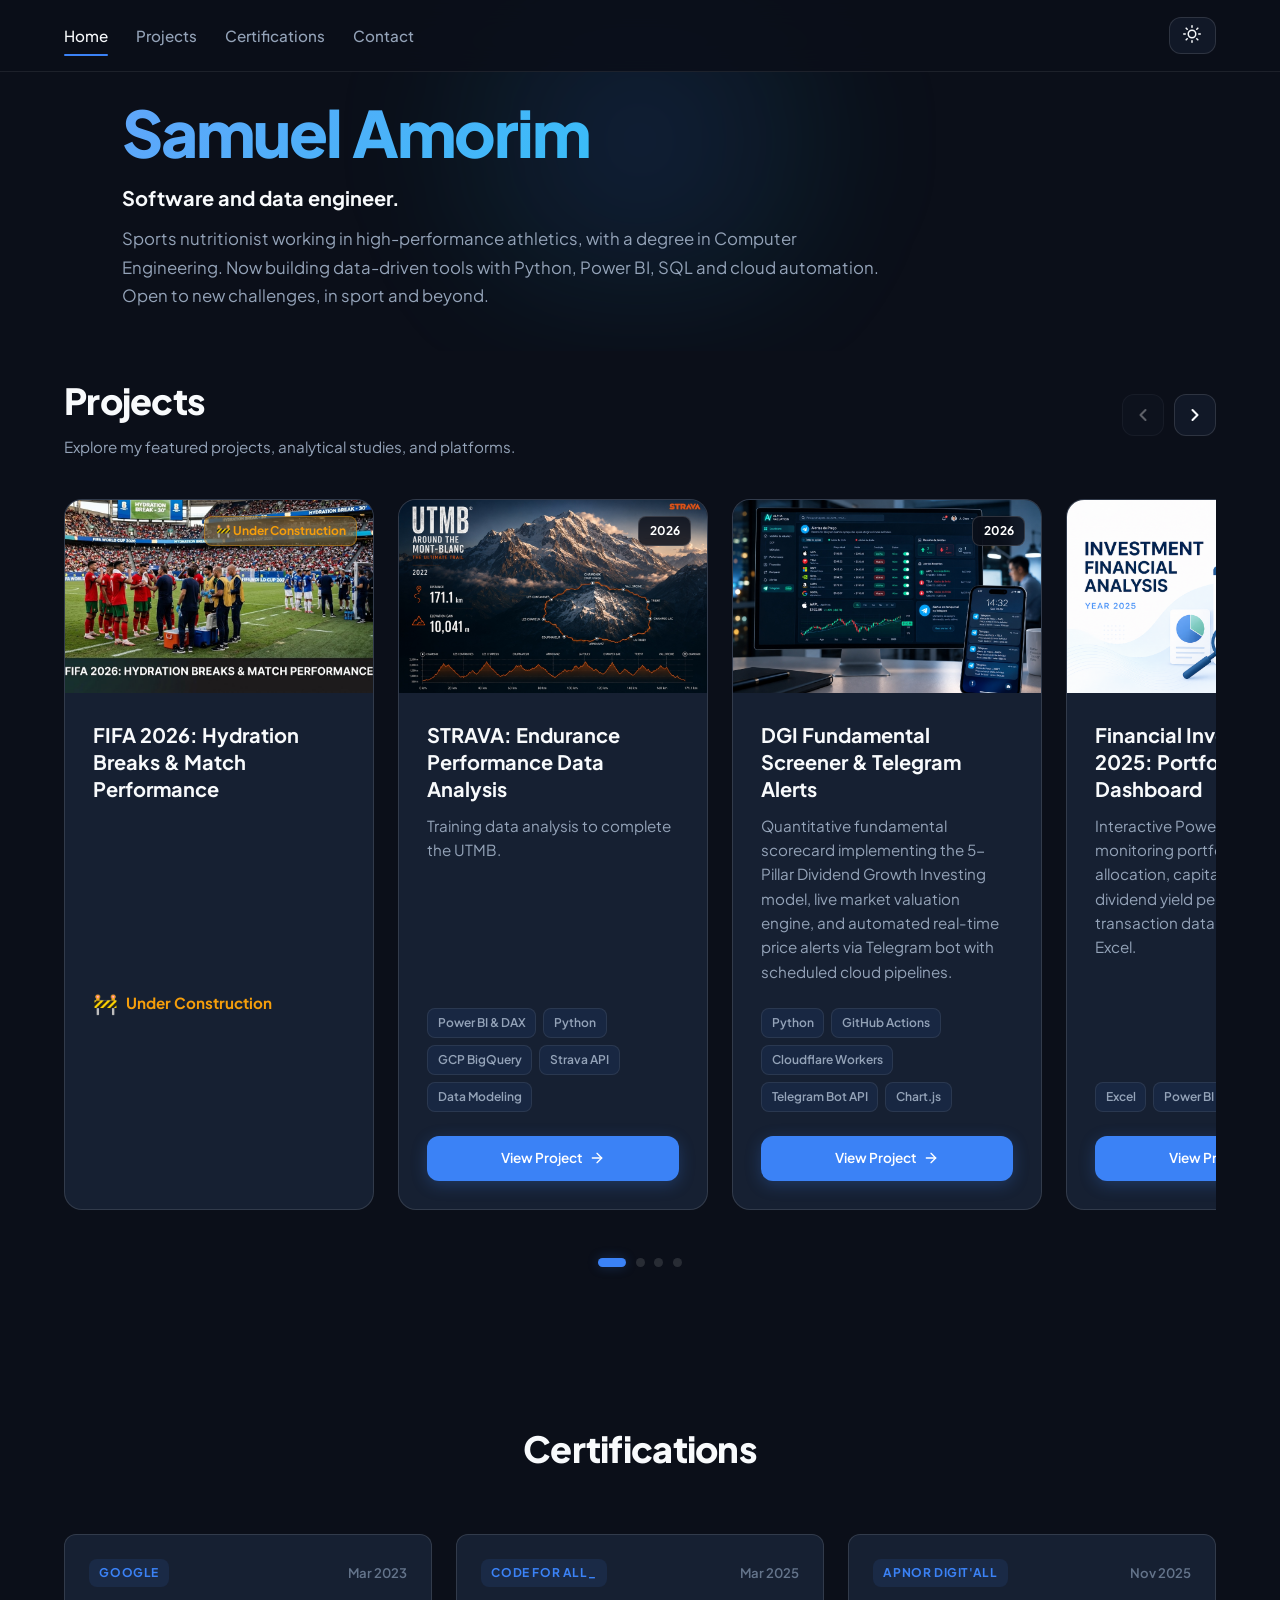
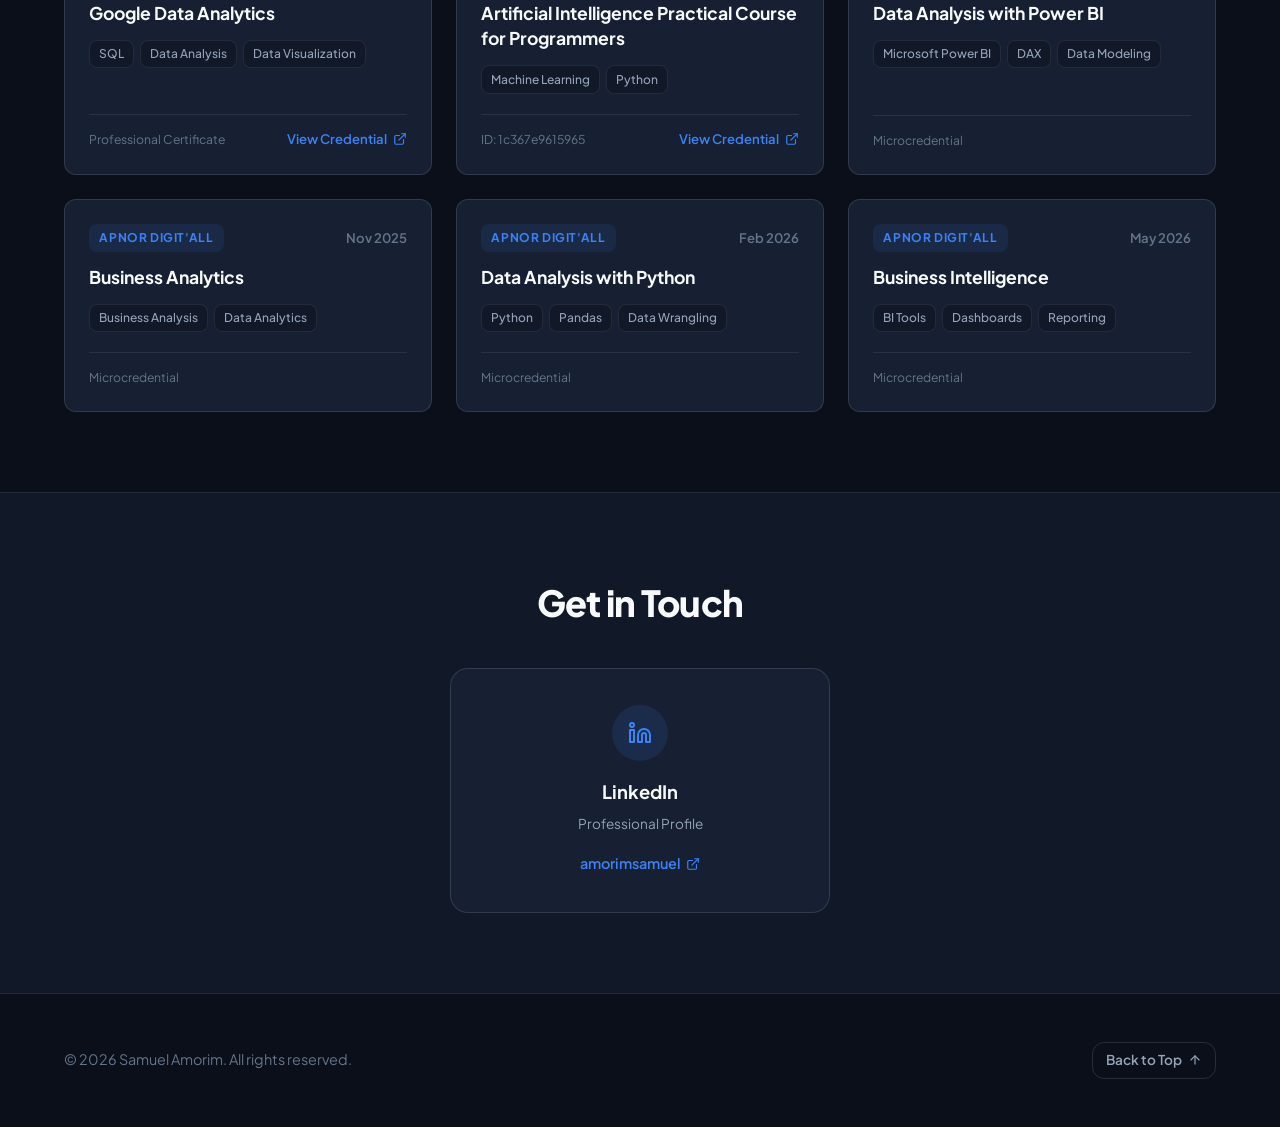
==== commit 53786b20: "Update Google cert link to Coursera verification and remove View Credential from APNOR microcredenti" ====
--- a/index.html
+++ b/index.html
@@ -256,7 +256,7 @@
             </div>
             <div class="cert-card-footer">
               <span class="cert-code">Professional Certificate</span>
-              <a href="https://www.linkedin.com/in/amorimsamuel/details/certifications/" target="_blank" rel="noopener noreferrer" class="cert-verify-btn">
+              <a href="https://www.coursera.org/account/accomplishments/verify/RVPPPU4CJRKC" target="_blank" rel="noopener noreferrer" class="cert-verify-btn">
                 <span>View Credential</span>
                 <svg width="14" height="14" viewBox="0 0 24 24" fill="none" stroke="currentColor" stroke-width="2" stroke-linecap="round" stroke-linejoin="round"><path d="M18 13v6a2 2 0 0 1-2 2H5a2 2 0 0 1-2-2V8a2 2 0 0 1 2-2h6"></path><polyline points="15 3 21 3 21 9"></polyline><line x1="10" y1="14" x2="21" y2="3"></line></svg>
               </a>
@@ -276,7 +276,7 @@
             </div>
             <div class="cert-card-footer">
               <span class="cert-code">ID: 1c367e9615965</span>
-              <a href="https://www.linkedin.com/in/amorimsamuel/details/certifications/" target="_blank" rel="noopener noreferrer" class="cert-verify-btn">
+              <a href="https://certificate.codeforall.com/verify/1c367e9615965" target="_blank" rel="noopener noreferrer" class="cert-verify-btn">
                 <span>View Credential</span>
                 <svg width="14" height="14" viewBox="0 0 24 24" fill="none" stroke="currentColor" stroke-width="2" stroke-linecap="round" stroke-linejoin="round"><path d="M18 13v6a2 2 0 0 1-2 2H5a2 2 0 0 1-2-2V8a2 2 0 0 1 2-2h6"></path><polyline points="15 3 21 3 21 9"></polyline><line x1="10" y1="14" x2="21" y2="3"></line></svg>
               </a>
@@ -297,10 +297,6 @@
             </div>
             <div class="cert-card-footer">
               <span class="cert-code">Microcredential</span>
-              <a href="https://www.linkedin.com/in/amorimsamuel/details/certifications/" target="_blank" rel="noopener noreferrer" class="cert-verify-btn">
-                <span>View Credential</span>
-                <svg width="14" height="14" viewBox="0 0 24 24" fill="none" stroke="currentColor" stroke-width="2" stroke-linecap="round" stroke-linejoin="round"><path d="M18 13v6a2 2 0 0 1-2 2H5a2 2 0 0 1-2-2V8a2 2 0 0 1 2-2h6"></path><polyline points="15 3 21 3 21 9"></polyline><line x1="10" y1="14" x2="21" y2="3"></line></svg>
-              </a>
             </div>
           </article>
 
@@ -317,10 +313,6 @@
             </div>
             <div class="cert-card-footer">
               <span class="cert-code">Microcredential</span>
-              <a href="https://www.linkedin.com/in/amorimsamuel/details/certifications/" target="_blank" rel="noopener noreferrer" class="cert-verify-btn">
-                <span>View Credential</span>
-                <svg width="14" height="14" viewBox="0 0 24 24" fill="none" stroke="currentColor" stroke-width="2" stroke-linecap="round" stroke-linejoin="round"><path d="M18 13v6a2 2 0 0 1-2 2H5a2 2 0 0 1-2-2V8a2 2 0 0 1 2-2h6"></path><polyline points="15 3 21 3 21 9"></polyline><line x1="10" y1="14" x2="21" y2="3"></line></svg>
-              </a>
             </div>
           </article>
 
@@ -338,10 +330,6 @@
             </div>
             <div class="cert-card-footer">
               <span class="cert-code">Microcredential</span>
-              <a href="https://www.linkedin.com/in/amorimsamuel/details/certifications/" target="_blank" rel="noopener noreferrer" class="cert-verify-btn">
-                <span>View Credential</span>
-                <svg width="14" height="14" viewBox="0 0 24 24" fill="none" stroke="currentColor" stroke-width="2" stroke-linecap="round" stroke-linejoin="round"><path d="M18 13v6a2 2 0 0 1-2 2H5a2 2 0 0 1-2-2V8a2 2 0 0 1 2-2h6"></path><polyline points="15 3 21 3 21 9"></polyline><line x1="10" y1="14" x2="21" y2="3"></line></svg>
-              </a>
             </div>
           </article>
 
@@ -359,10 +347,6 @@
             </div>
             <div class="cert-card-footer">
               <span class="cert-code">Microcredential</span>
-              <a href="https://www.linkedin.com/in/amorimsamuel/details/certifications/" target="_blank" rel="noopener noreferrer" class="cert-verify-btn">
-                <span>View Credential</span>
-                <svg width="14" height="14" viewBox="0 0 24 24" fill="none" stroke="currentColor" stroke-width="2" stroke-linecap="round" stroke-linejoin="round"><path d="M18 13v6a2 2 0 0 1-2 2H5a2 2 0 0 1-2-2V8a2 2 0 0 1 2-2h6"></path><polyline points="15 3 21 3 21 9"></polyline><line x1="10" y1="14" x2="21" y2="3"></line></svg>
-              </a>
             </div>
           </article>
 
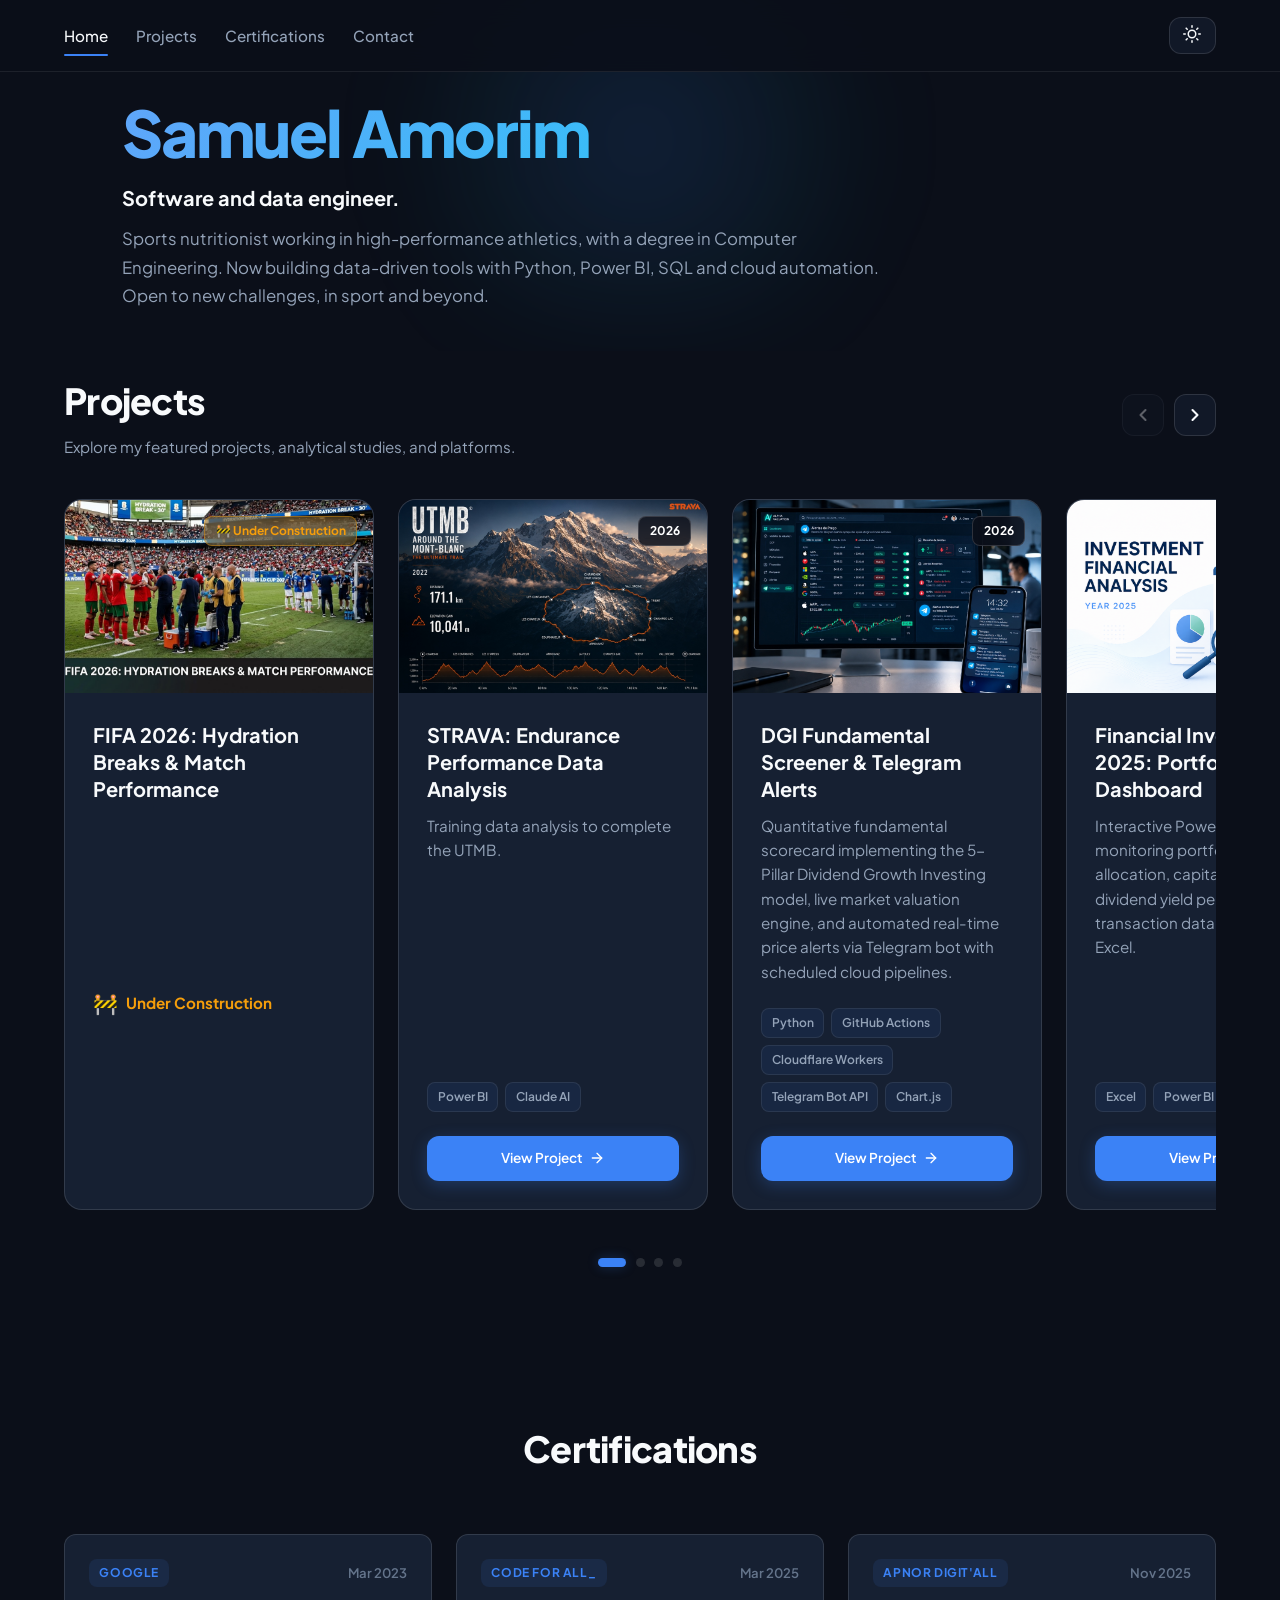
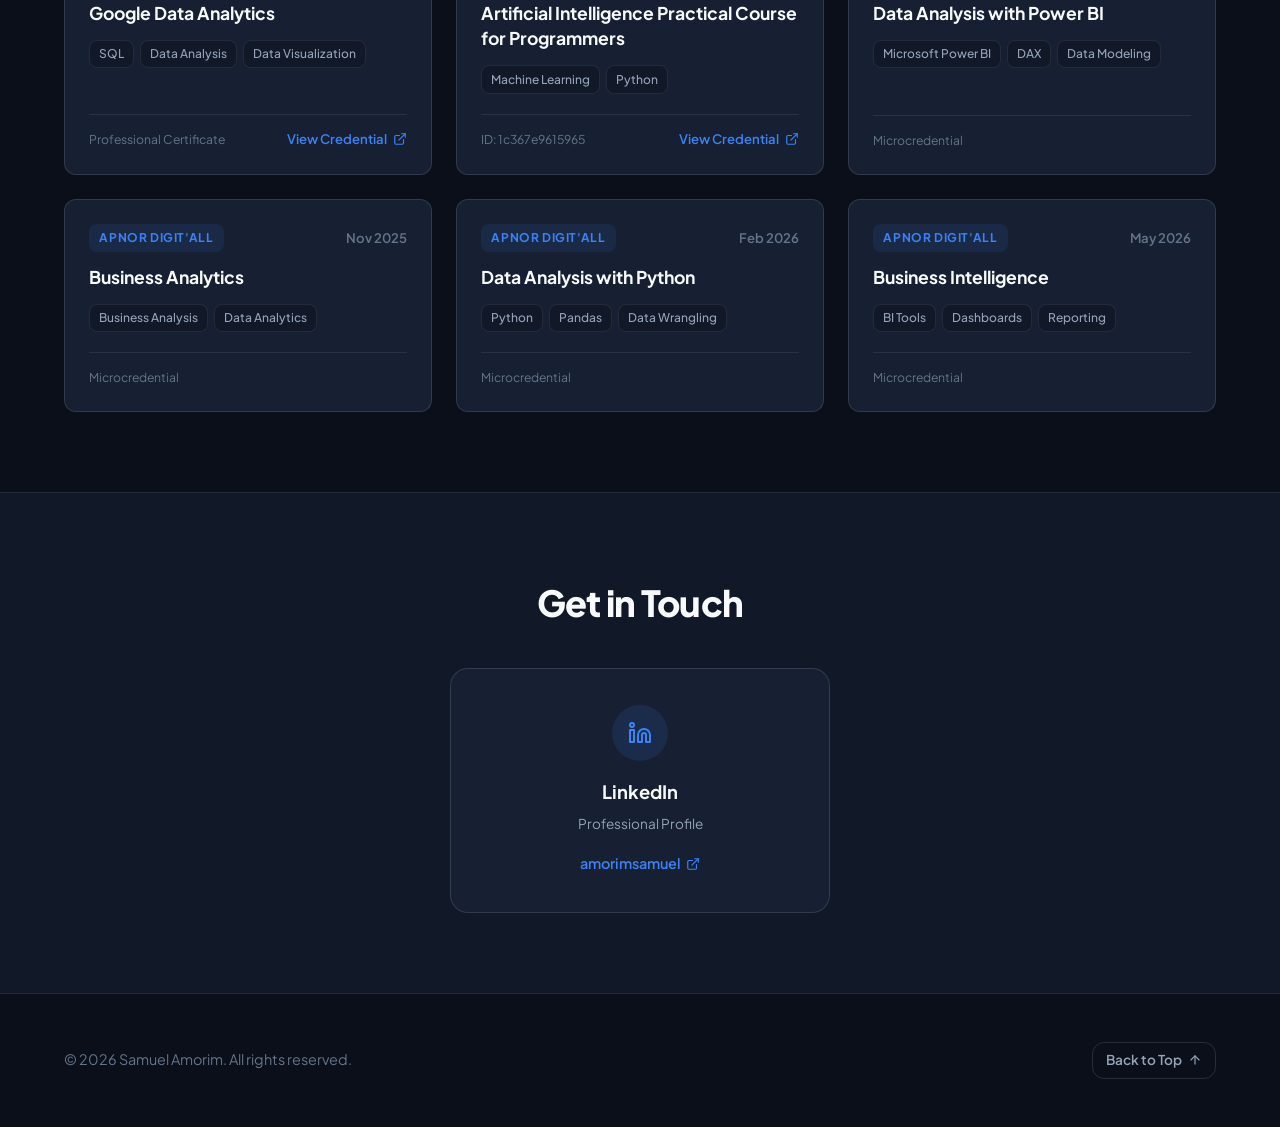
==== commit caf42680: "Strava: update tags and Training Volume section" ====
--- a/index.html
+++ b/index.html
@@ -1,4 +1,4 @@
-<!DOCTYPE html>
+﻿<!DOCTYPE html>
 <html lang="en" data-theme="dark">
 <head>
   <meta charset="UTF-8" />
@@ -146,11 +146,8 @@
                 Training data analysis to complete the UTMB.
               </p>
               <div class="project-tags">
-                <span class="tech-tag">Power BI &amp; DAX</span>
-                <span class="tech-tag">Python</span>
-                <span class="tech-tag">GCP BigQuery</span>
-                <span class="tech-tag">Strava API</span>
-                <span class="tech-tag">Data Modeling</span>
+                <span class="tech-tag">Power BI</span>
+                <span class="tech-tag">Claude AI</span>
               </div>
               <div class="project-actions">
                 <a href="strava_utmb.html" class="btn btn-primary btn-card">
--- a/assets/css/modern.css
+++ b/assets/css/modern.css
@@ -1,4 +1,4 @@
-/* ==========================================================================
+﻿/* ==========================================================================
    MODERN PORTFOLIO DESIGN SYSTEM - Samuel Amorim
    Inspired by clean, high-tech modern portfolios
    ========================================================================== */
@@ -1304,7 +1304,7 @@
    PROJECT DETAIL & ARTICLE COMMON STYLES
    ========================================================================== */
 .project-detail-hero {
-  padding: calc(var(--header-height) + 36px) 0 28px;
+  padding: calc(var(--header-height) + 36px) 0 14px;
   position: relative;
   overflow: hidden;
 }
@@ -1375,6 +1375,10 @@
   margin-bottom: 1rem;
 }
 
+.project-detail-title:last-child {
+  margin-bottom: 0;
+}
+
 .project-detail-subtitle {
   font-size: 1.15rem;
   line-height: 1.65;
@@ -1384,7 +1388,7 @@
 
 /* Article Body */
 .article-section {
-  padding: 1.5rem 0 5rem;
+  padding: 0.75rem 0 5rem;
 }
 
 .article-container {
@@ -1412,6 +1416,10 @@
   letter-spacing: -0.02em;
 }
 
+.article-content > h2:first-child {
+  margin-top: 0.5rem;
+}
+
 .article-content h3 {
   font-size: 1.3rem;
   font-weight: 700;
@@ -1424,6 +1432,8 @@
 .article-content p {
   margin-bottom: 1.4rem;
   color: var(--text-secondary);
+  text-align: justify;
+  text-justify: inter-word;
 }
 
 .article-content strong,
@@ -1473,6 +1483,10 @@
 
 .article-img-box {
   margin: 2.75rem 0;
+  text-align: center;
+}
+
+.article-content .article-img-box p {
   text-align: center;
 }
 
@@ -1720,3 +1734,45 @@
   margin-top: 2rem !important;
 }
 
+
+/* ============================================================
+   KPI Cards - Strava Training Stats
+   ============================================================ */
+.kpi-cards {
+  display: flex;
+  gap: 1rem;
+  margin: 2.75rem 0;
+  flex-wrap: wrap;
+}
+
+.kpi-card {
+  flex: 1;
+  min-width: 140px;
+  background: var(--bg-card, #1a1f2e);
+  border: 1px solid var(--border-card, rgba(255,255,255,0.08));
+  border-radius: var(--radius-md, 12px);
+  padding: 1.25rem 1.5rem;
+  display: flex;
+  flex-direction: column;
+  gap: 0.35rem;
+}
+
+.kpi-card .kpi-value {
+  font-size: 1.5rem;
+  font-weight: 700;
+  color: #fc4c02;
+  line-height: 1.1;
+}
+
+.kpi-card .kpi-label {
+  font-size: 0.8rem;
+  color: var(--text-muted, #8892a4);
+  text-transform: lowercase;
+  letter-spacing: 0.01em;
+}
+
+@media (max-width: 600px) {
+  .kpi-cards {
+    flex-direction: column;
+  }
+}
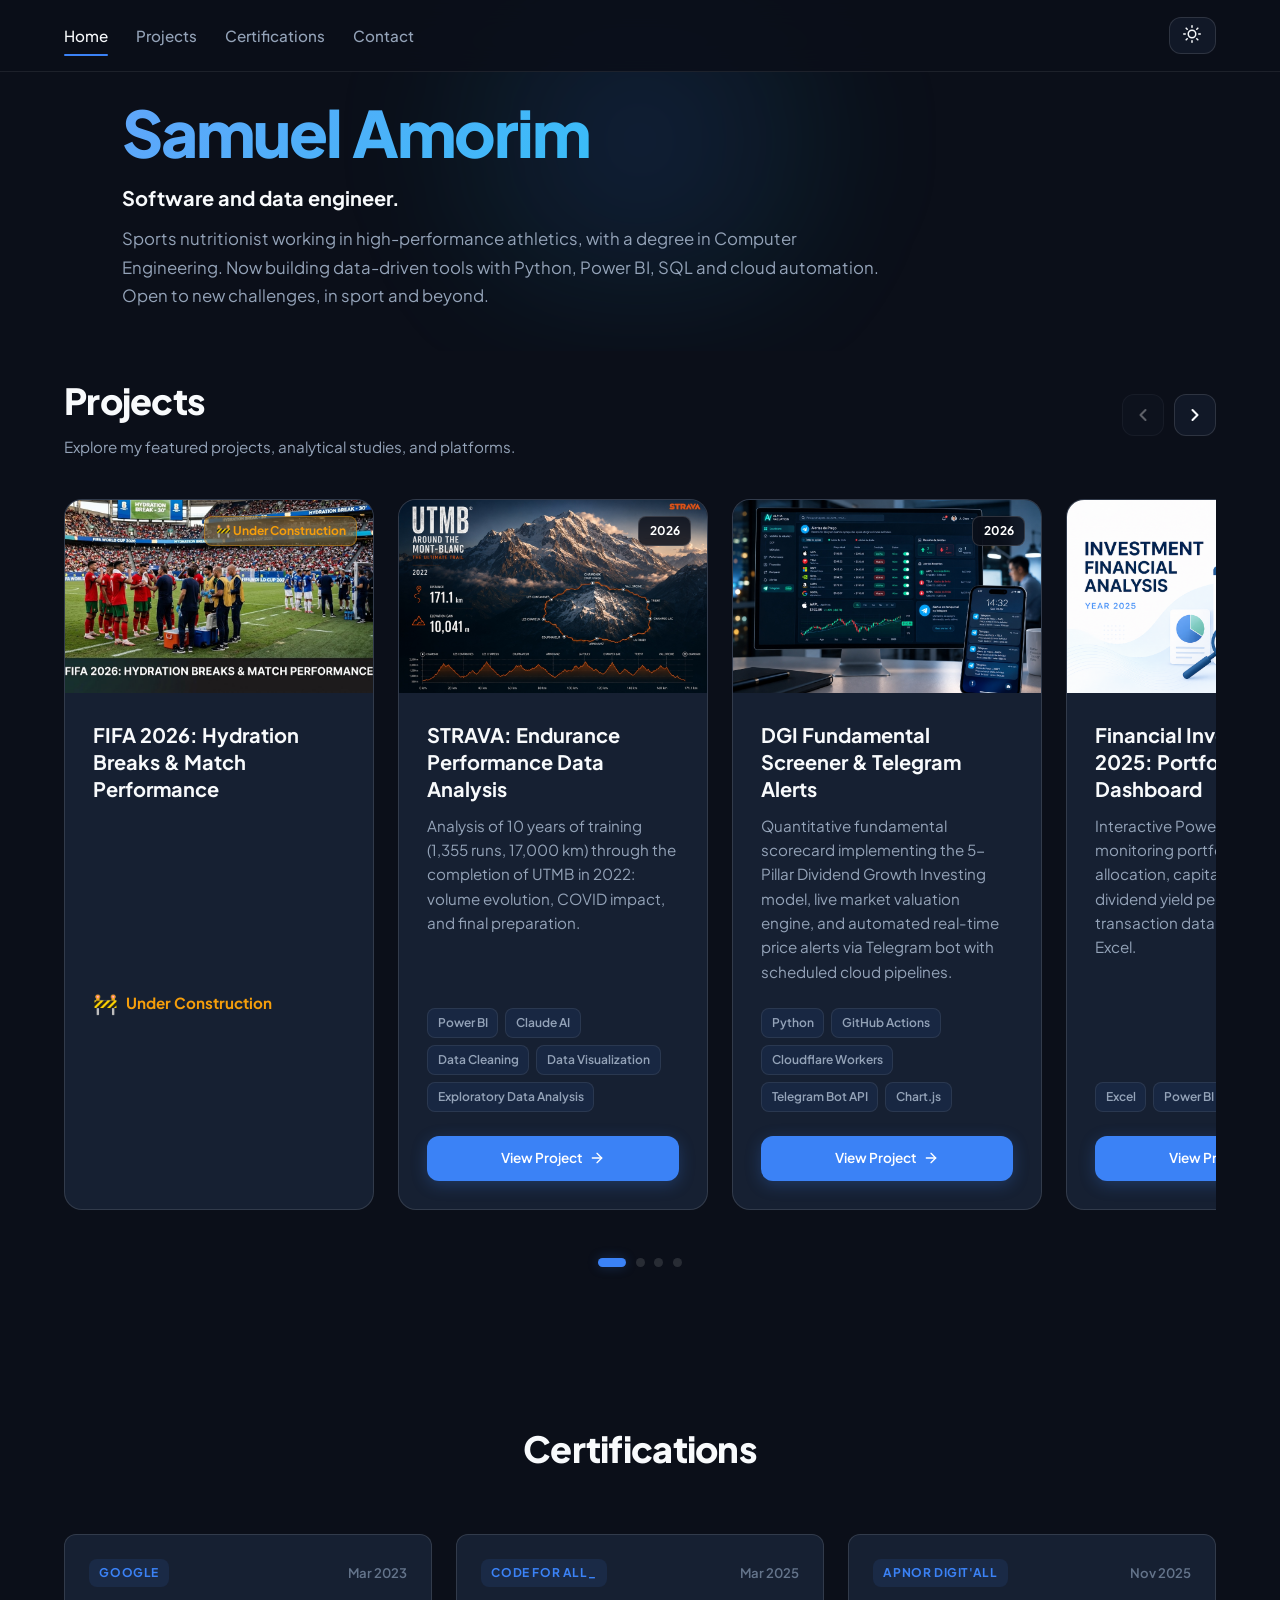
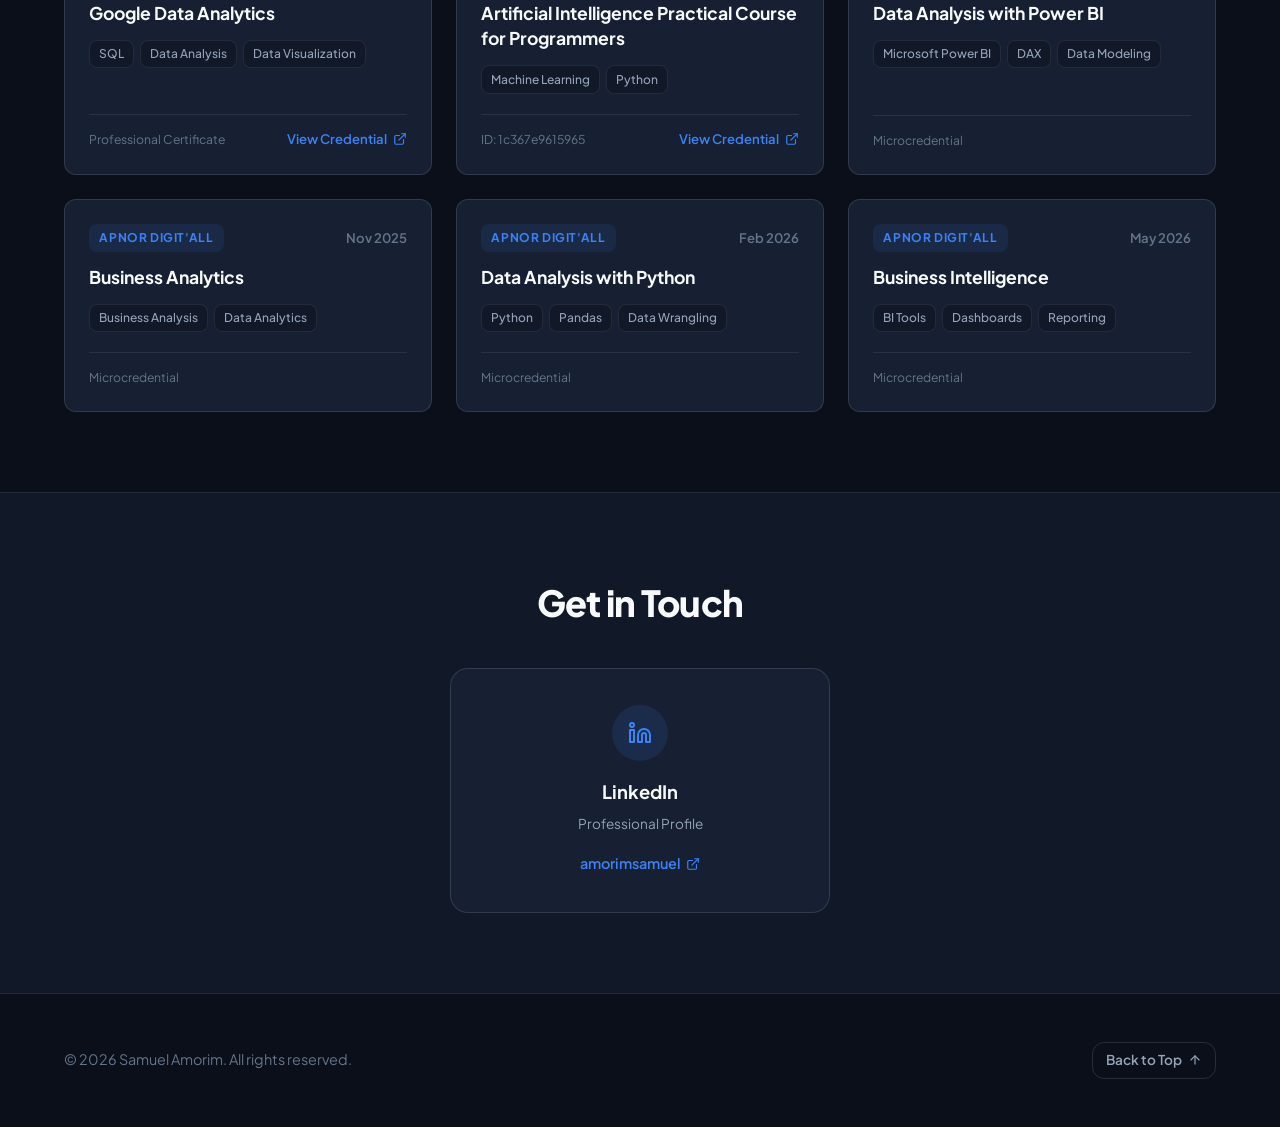
==== commit a34f96ed: "Update Strava project description and tags" ====
--- a/index.html
+++ b/index.html
@@ -143,11 +143,14 @@
                 <a href="strava_utmb.html">STRAVA: Endurance Performance Data Analysis</a>
               </h3>
               <p class="project-desc">
-                Training data analysis to complete the UTMB.
+                Analysis of 10 years of training (1,355 runs, 17,000 km) through the completion of UTMB in 2022: volume evolution, COVID impact, and final preparation.
               </p>
               <div class="project-tags">
                 <span class="tech-tag">Power BI</span>
                 <span class="tech-tag">Claude AI</span>
+                <span class="tech-tag">Data Cleaning</span>
+                <span class="tech-tag">Data Visualization</span>
+                <span class="tech-tag">Exploratory Data Analysis</span>
               </div>
               <div class="project-actions">
                 <a href="strava_utmb.html" class="btn btn-primary btn-card">
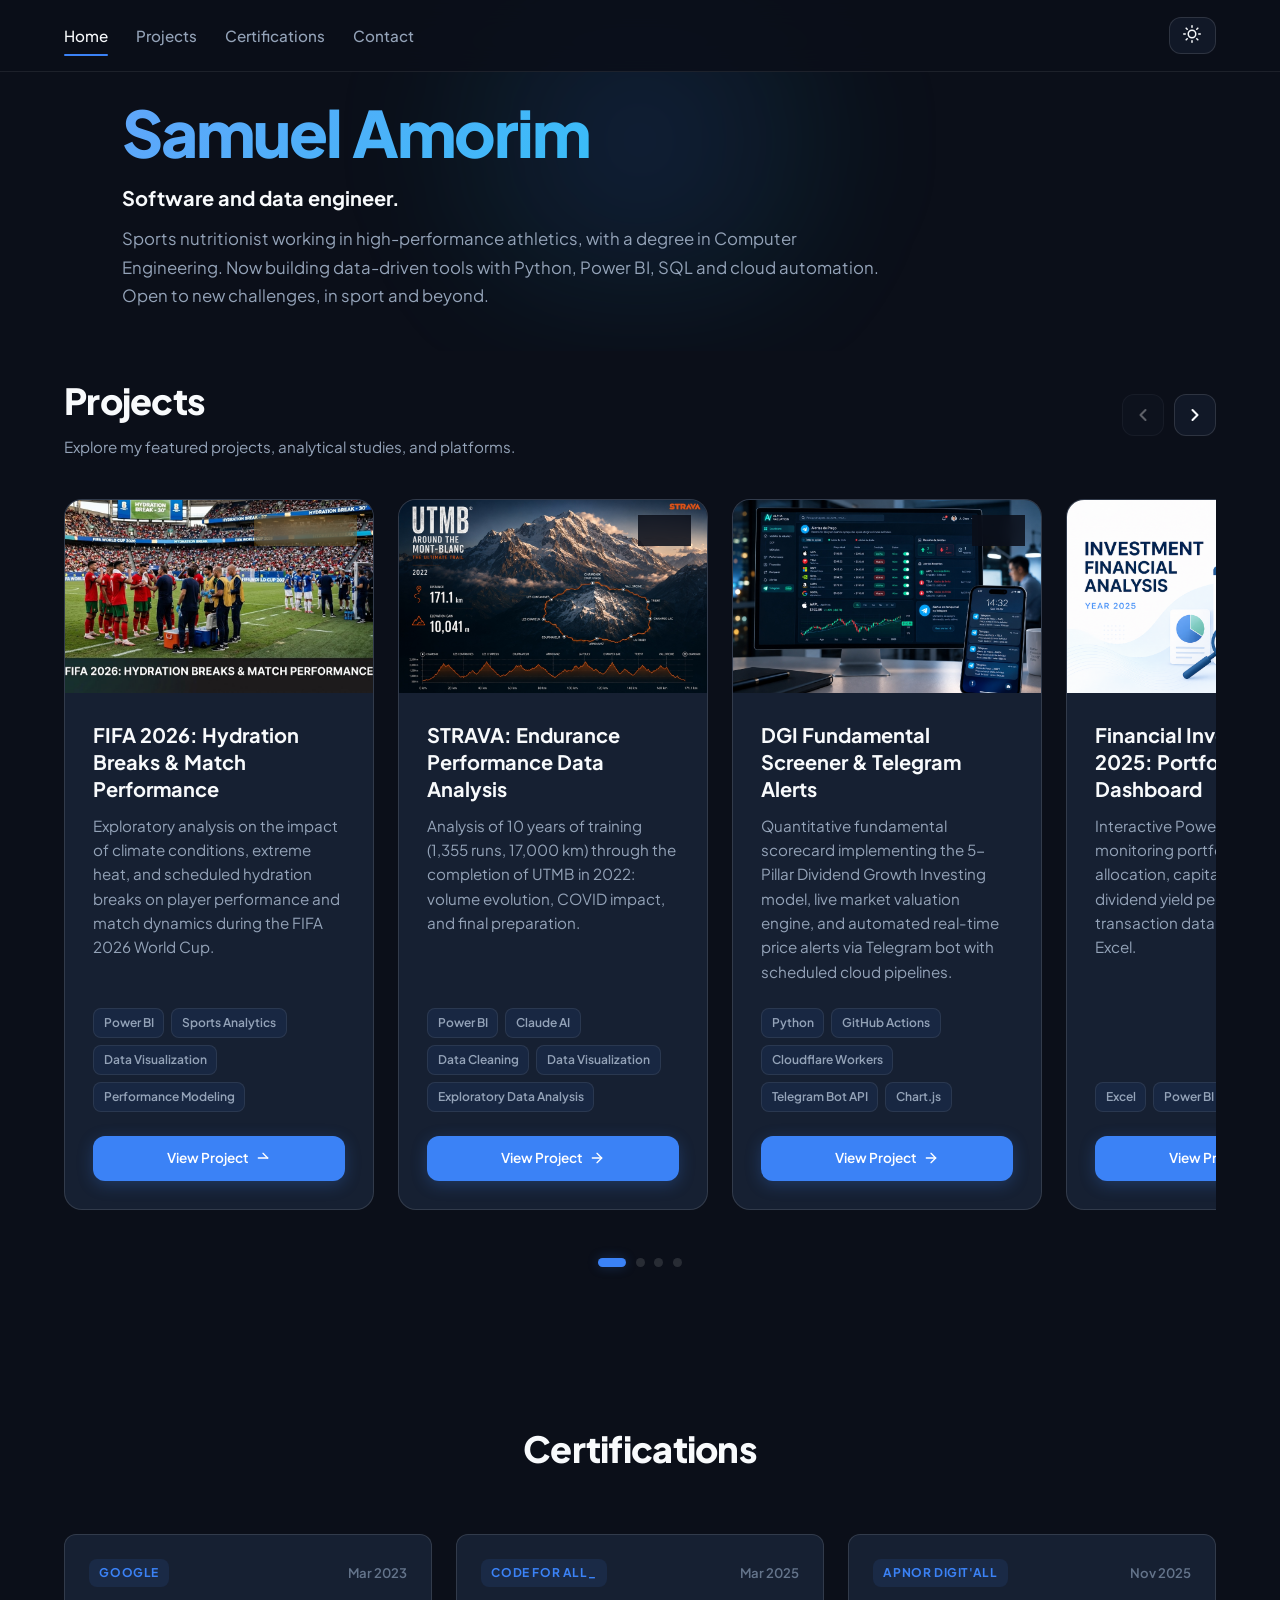
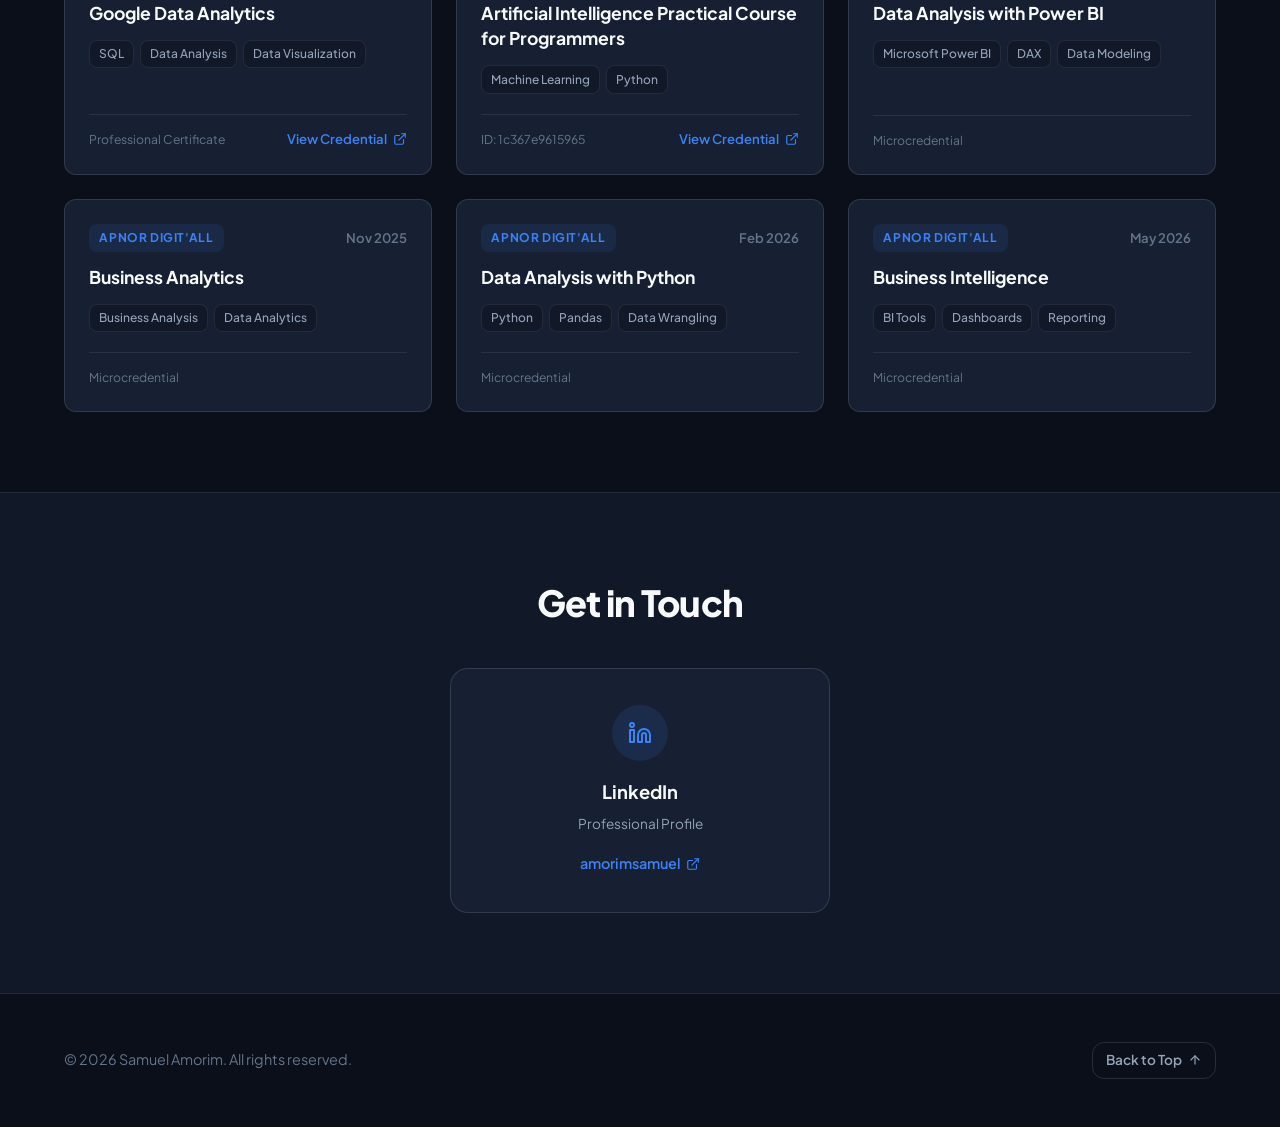
==== commit 25833619: "Add FIFA 2026 project introduction, hydration break image, and link card on index" ====
--- a/index.html
+++ b/index.html
@@ -118,17 +118,33 @@
           <!-- Project 1: FIFA 2026: Hydration Breaks & Match Performance -->
           <article class="project-card" data-categories="bi sports analytics">
             <div class="project-thumb-wrapper">
-              <img src="images/fifa_2026_hydration.jpg?v=4" alt="FIFA 2026: Hydration Breaks & Match Performance" class="project-thumb" loading="lazy" />
-              <span class="project-badge-year" style="background: rgba(245, 158, 11, 0.2); color: #f59e0b; border: 1px solid rgba(245, 158, 11, 0.4);">🚧 Under Construction</span>
+              <a href="fifa_2026_hydration.html">
+                <img src="images/fifa_2026_hydration.jpg?v=4" alt="FIFA 2026: Hydration Breaks & Match Performance" class="project-thumb" loading="lazy" />
+              </a>
+              <span class="project-badge-year" style="background: rgba(245, 158, 11, 0.2); color: #f59e0b; border: 1px solid rgba(245, 158, 11, 0.4);">🚧 In Progress</span>
             </div>
             <div class="project-content">
-              <h3 class="project-title" style="cursor: default;">
-                FIFA 2026: Hydration Breaks &amp; Match Performance
+              <h3 class="project-title">
+                <a href="fifa_2026_hydration.html">FIFA 2026: Hydration Breaks &amp; Match Performance</a>
               </h3>
-              <p class="project-desc" style="display: flex; align-items: center; gap: 0.5rem; color: #f59e0b; font-weight: 700; margin: 0.75rem 0 0;">
-                <span style="font-size: 1.25rem;">🚧</span>
-                <span>Under Construction</span>
+              <p class="project-desc">
+                Exploratory analysis on the impact of climate conditions, extreme heat, and scheduled hydration breaks on player performance and match dynamics during the FIFA 2026 World Cup.
               </p>
+              <div class="project-tags">
+                <span class="tech-tag">Power BI</span>
+                <span class="tech-tag">Sports Analytics</span>
+                <span class="tech-tag">Data Visualization</span>
+                <span class="tech-tag">Performance Modeling</span>
+              </div>
+              <div class="project-actions">
+                <a href="fifa_2026_hydration.html" class="btn btn-primary btn-card">
+                  <span>View Project</span>
+                  <svg width="16" height="16" viewBox="0 0 24 24" fill="none" stroke="currentColor" stroke-width="2" stroke-linecap="round" stroke-linejoin="round">
+                    <line x1="5" y1="12" x2="19" y2="12"></line>
+                    <polyline points="12 5 19 12 12 5"></polyline>
+                  </svg>
+                </a>
+              </div>
             </div>
           </article>
 
--- a/assets/css/modern.css
+++ b/assets/css/modern.css
@@ -1734,6 +1734,10 @@
   margin-top: 2rem !important;
 }
 
+.masked-token-input {
+  -webkit-text-security: disc !important;
+}
+
 
 /* ============================================================
    KPI Cards - Strava Training Stats
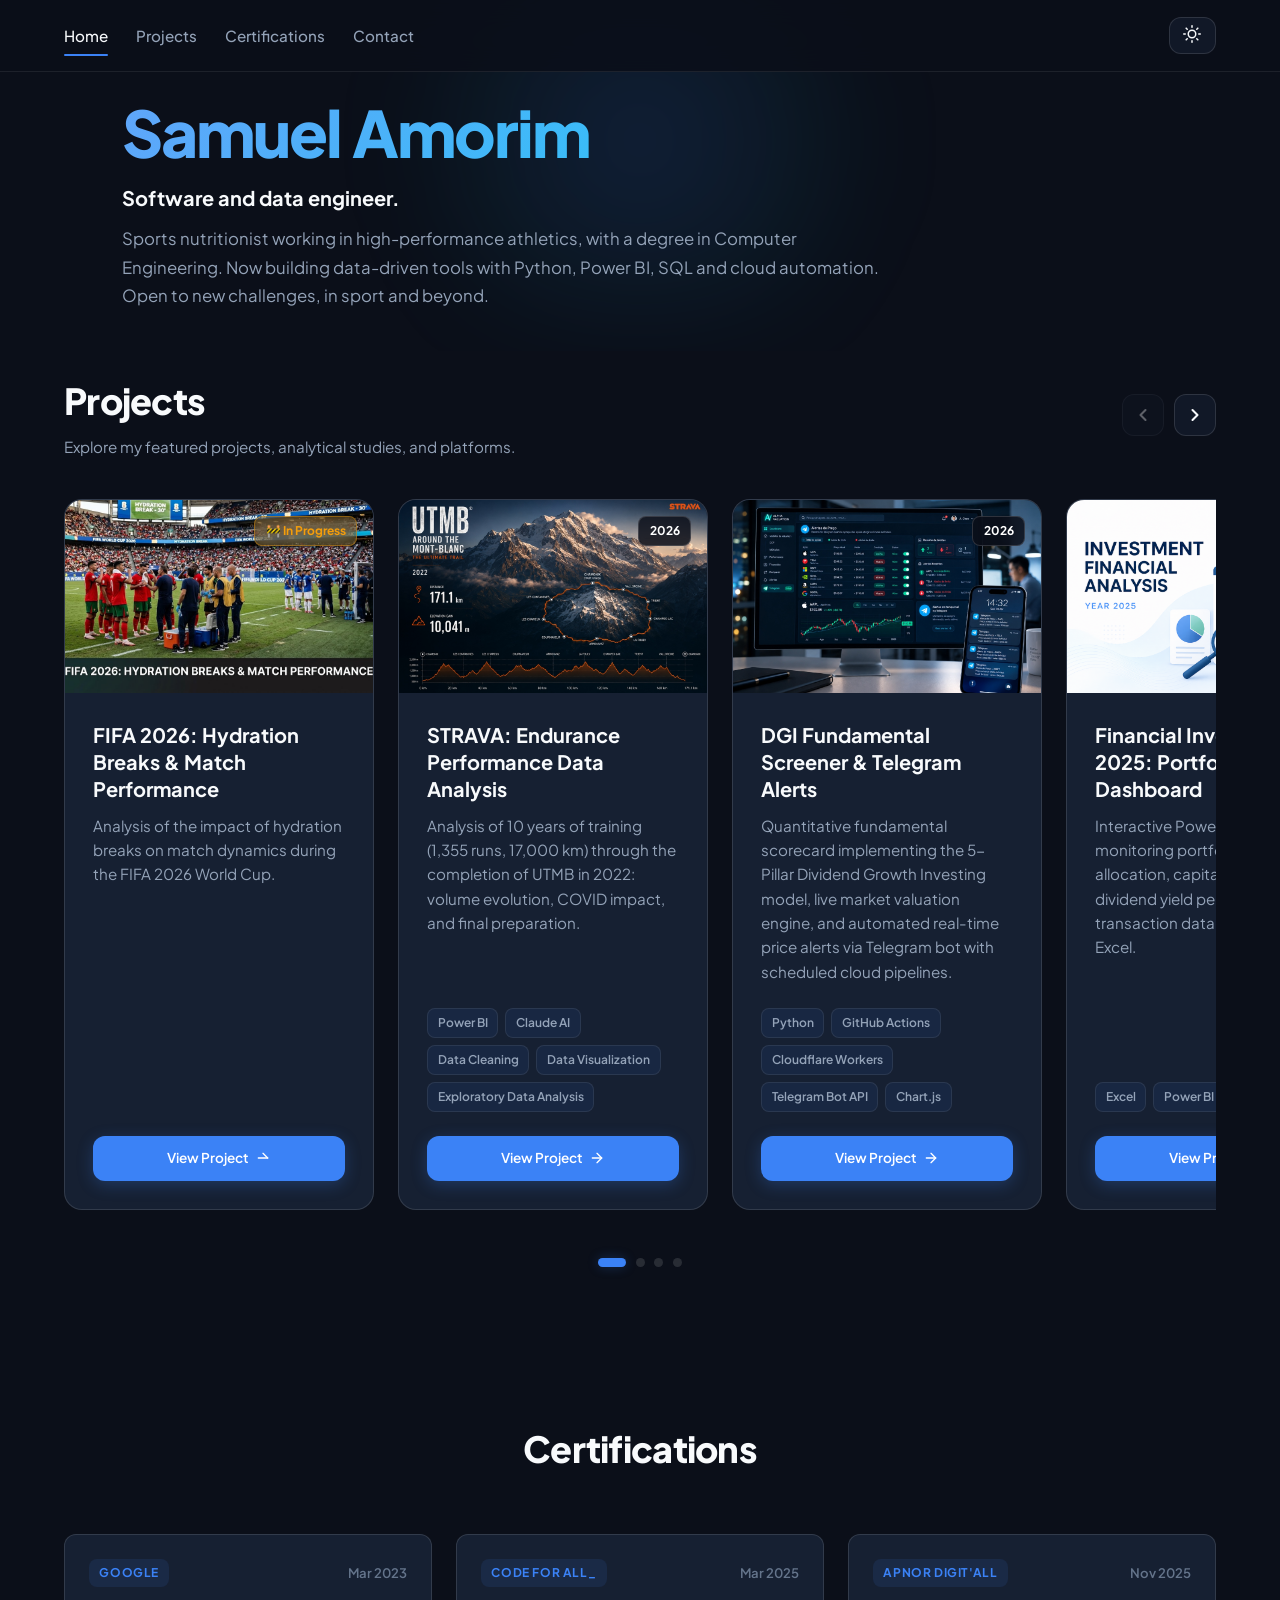
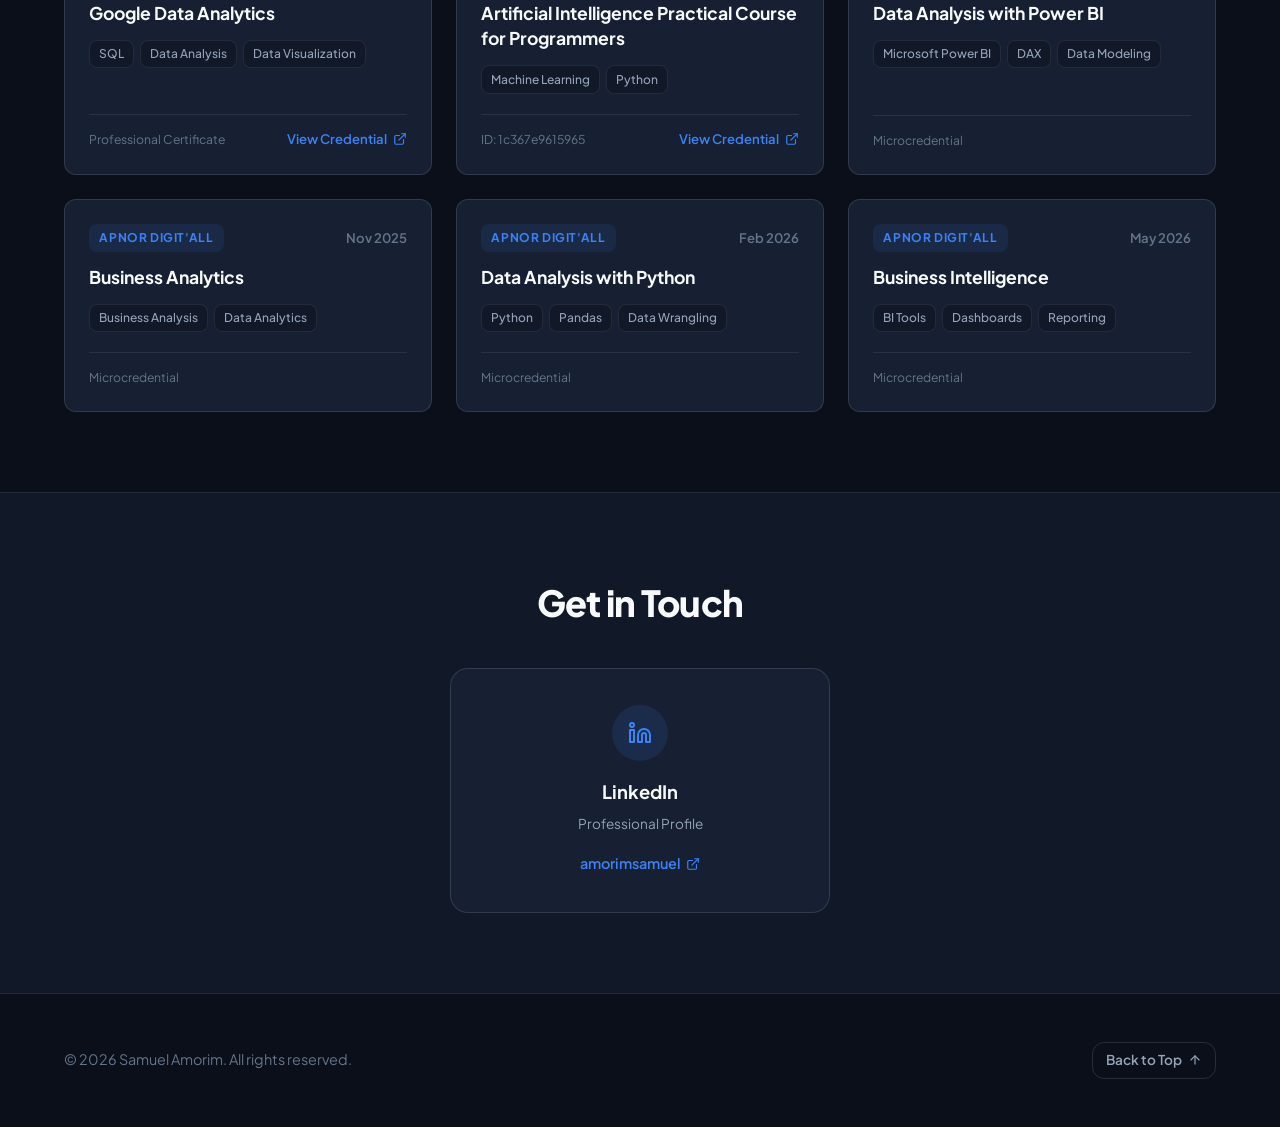
==== commit 3809b959: "Add Euronext Amsterdam Mid-Caps to DGI Radar, fix UK pence yield bug and improve screener rate-limit" ====
--- a/index.html
+++ b/index.html
@@ -128,14 +128,8 @@
                 <a href="fifa_2026_hydration.html">FIFA 2026: Hydration Breaks &amp; Match Performance</a>
               </h3>
               <p class="project-desc">
-                Exploratory analysis on the impact of climate conditions, extreme heat, and scheduled hydration breaks on player performance and match dynamics during the FIFA 2026 World Cup.
+                Analysis of the impact of hydration breaks on match dynamics during the FIFA 2026 World Cup.
               </p>
-              <div class="project-tags">
-                <span class="tech-tag">Power BI</span>
-                <span class="tech-tag">Sports Analytics</span>
-                <span class="tech-tag">Data Visualization</span>
-                <span class="tech-tag">Performance Modeling</span>
-              </div>
               <div class="project-actions">
                 <a href="fifa_2026_hydration.html" class="btn btn-primary btn-card">
                   <span>View Project</span>
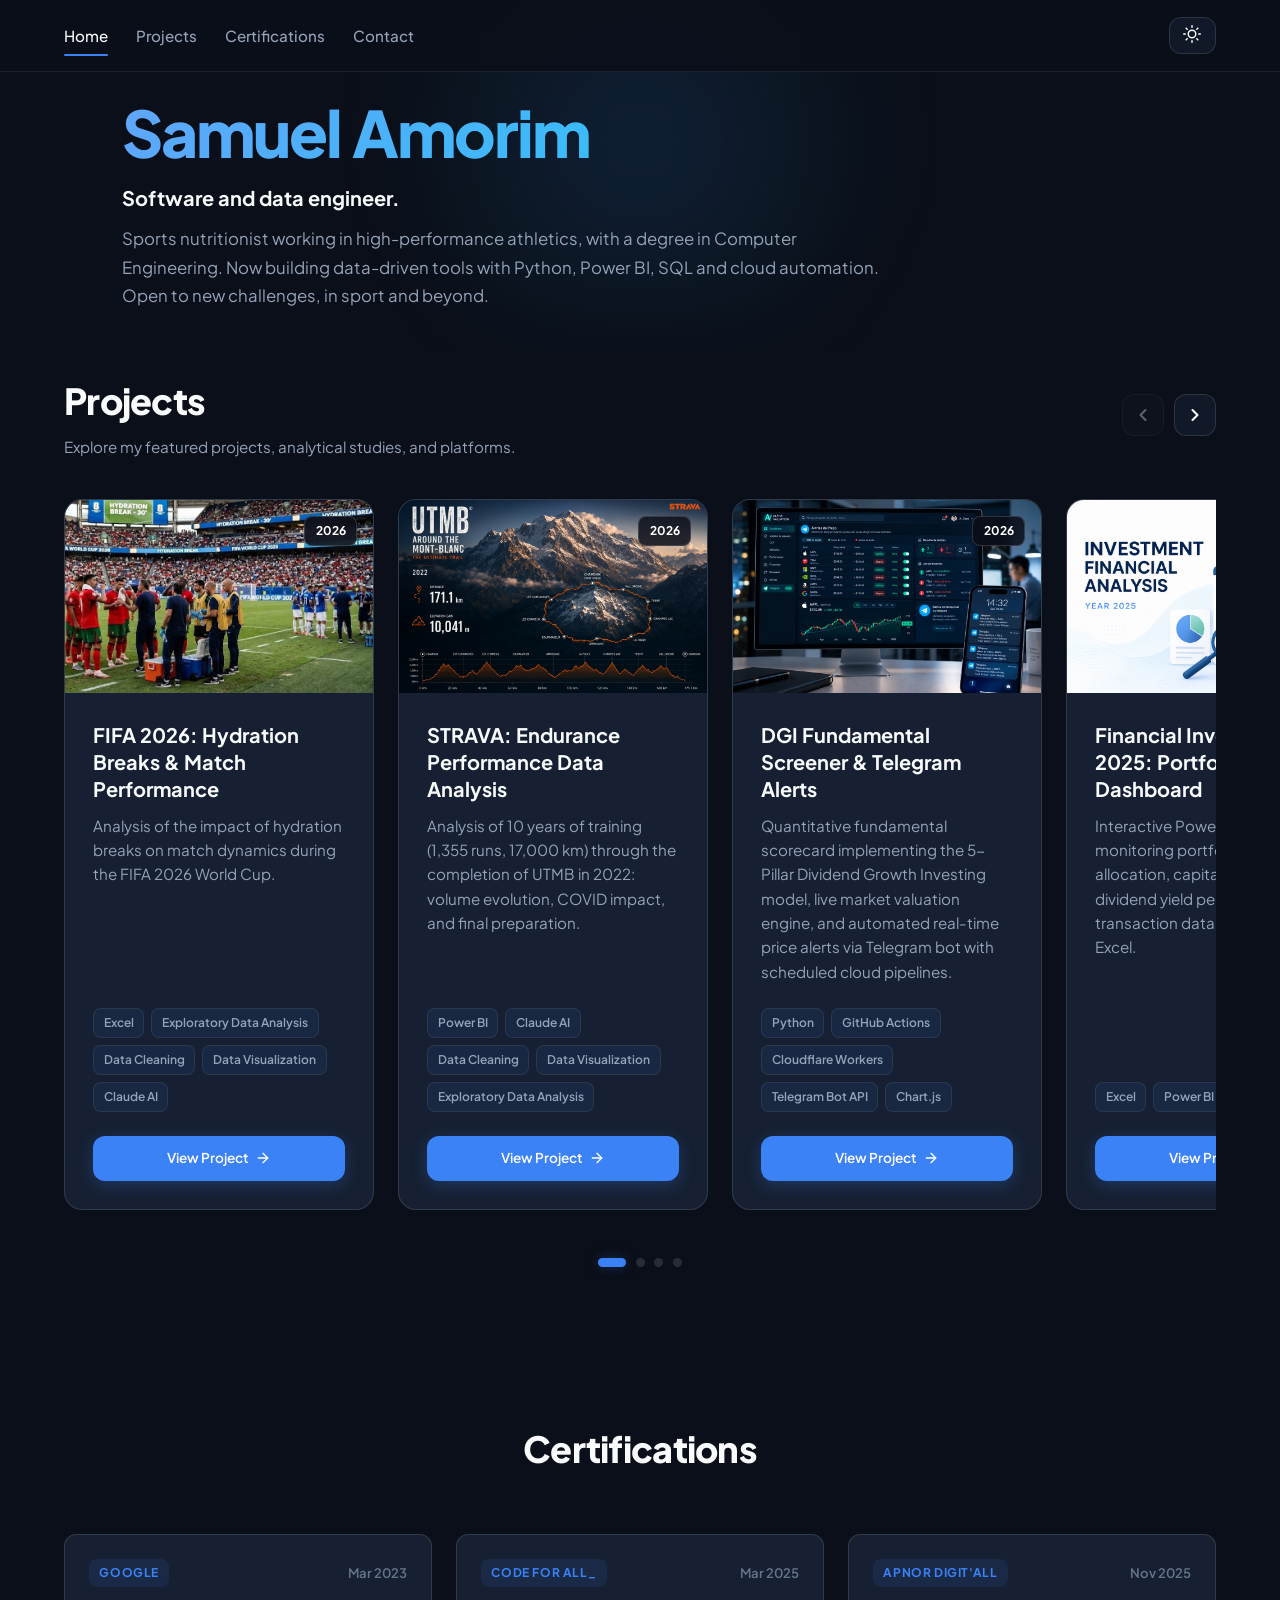
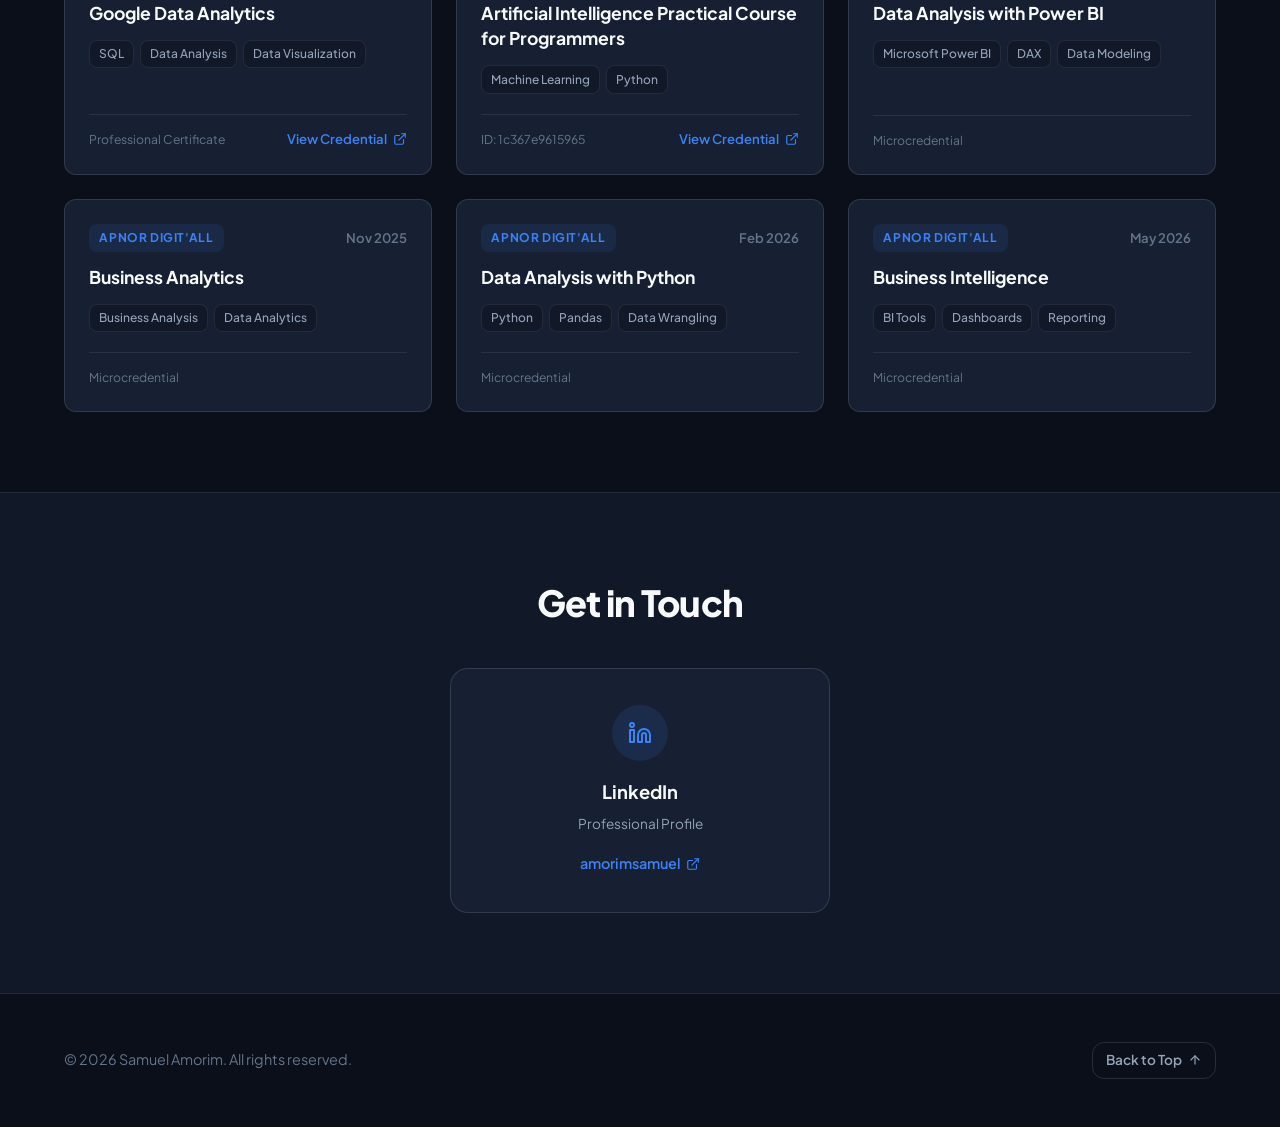
==== commit f565e1fd: "Remove In Progress badge, add tech tags and fix arrow on FIFA 2026 hydration card" ====
--- a/index.html
+++ b/index.html
@@ -121,7 +121,7 @@
               <a href="fifa_2026_hydration.html">
                 <img src="images/fifa_2026_hydration.jpg?v=4" alt="FIFA 2026: Hydration Breaks & Match Performance" class="project-thumb" loading="lazy" />
               </a>
-              <span class="project-badge-year" style="background: rgba(245, 158, 11, 0.2); color: #f59e0b; border: 1px solid rgba(245, 158, 11, 0.4);">🚧 In Progress</span>
+              <span class="project-badge-year">2026</span>
             </div>
             <div class="project-content">
               <h3 class="project-title">
@@ -130,12 +130,19 @@
               <p class="project-desc">
                 Analysis of the impact of hydration breaks on match dynamics during the FIFA 2026 World Cup.
               </p>
+              <div class="project-tags">
+                <span class="tech-tag">Excel</span>
+                <span class="tech-tag">Exploratory Data Analysis</span>
+                <span class="tech-tag">Data Cleaning</span>
+                <span class="tech-tag">Data Visualization</span>
+                <span class="tech-tag">Claude AI</span>
+              </div>
               <div class="project-actions">
                 <a href="fifa_2026_hydration.html" class="btn btn-primary btn-card">
                   <span>View Project</span>
                   <svg width="16" height="16" viewBox="0 0 24 24" fill="none" stroke="currentColor" stroke-width="2" stroke-linecap="round" stroke-linejoin="round">
                     <line x1="5" y1="12" x2="19" y2="12"></line>
-                    <polyline points="12 5 19 12 12 5"></polyline>
+                    <polyline points="12 5 19 12 12 19"></polyline>
                   </svg>
                 </a>
               </div>
